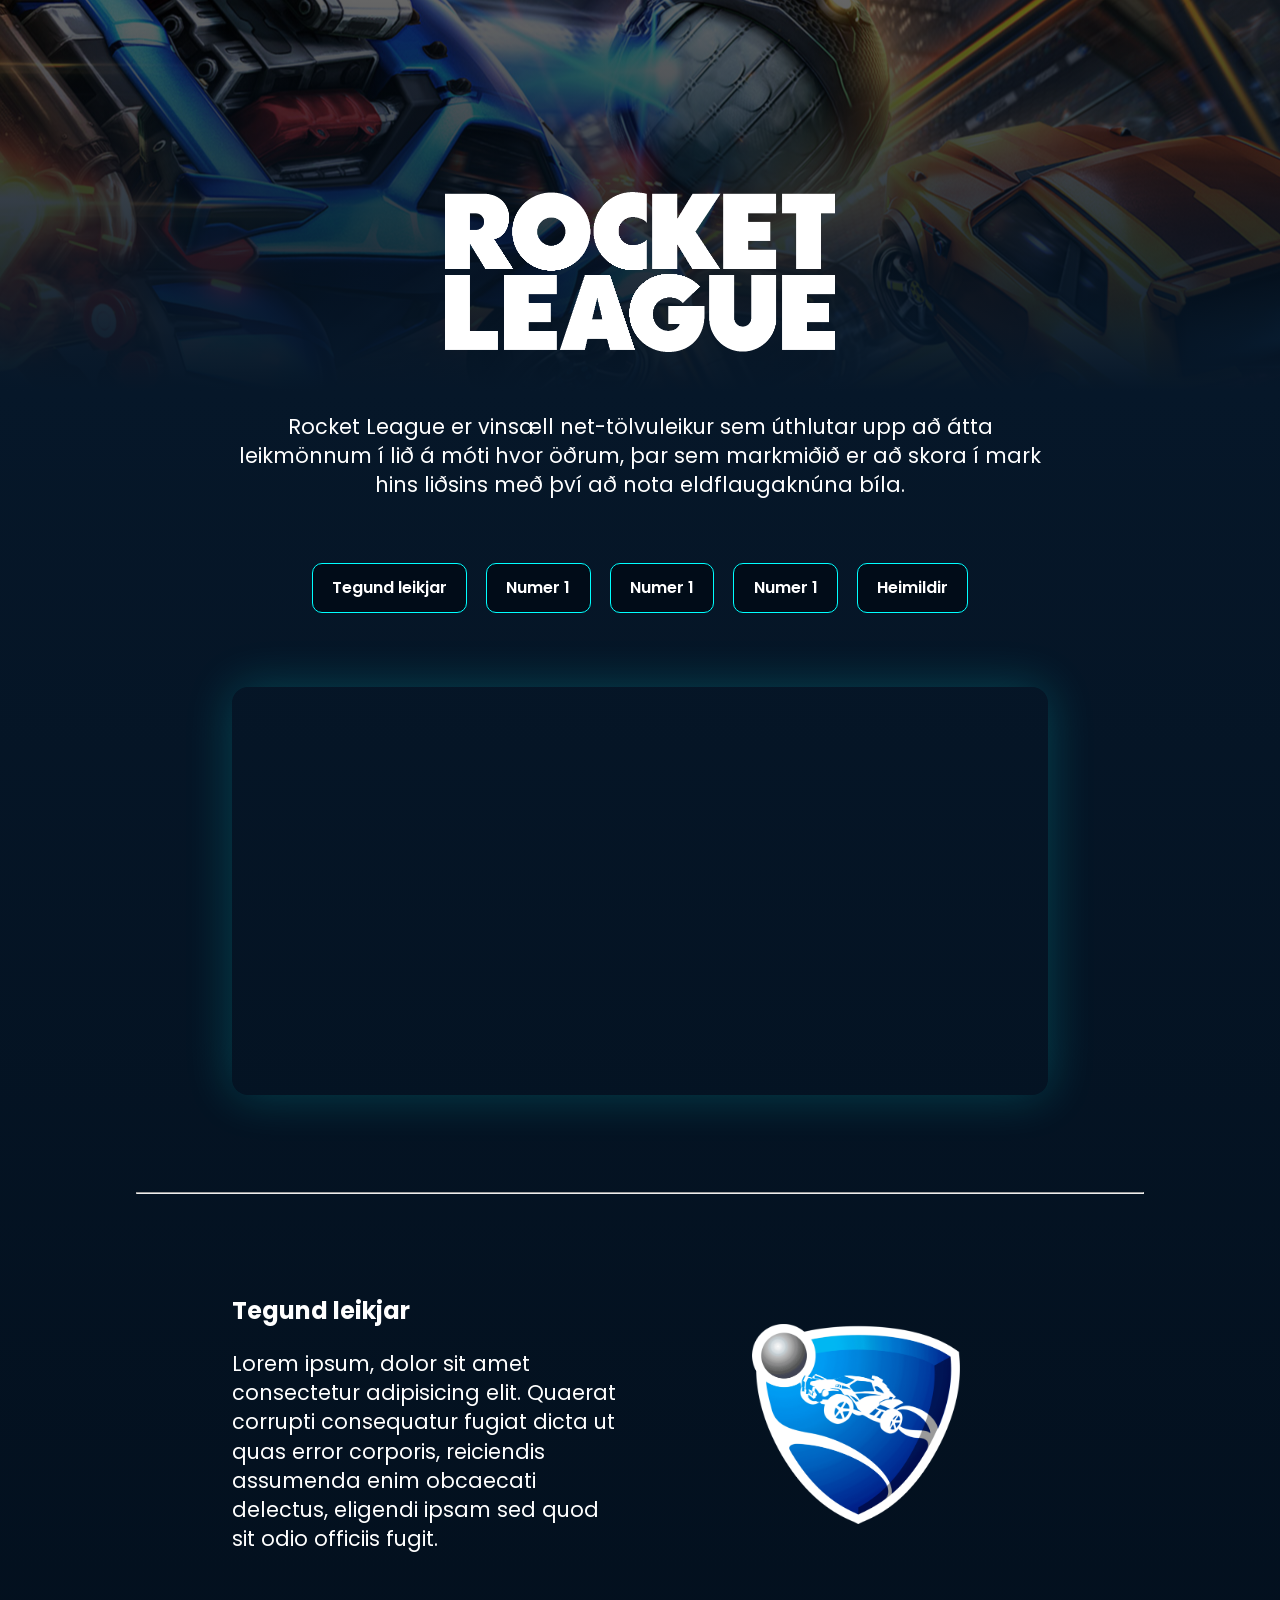
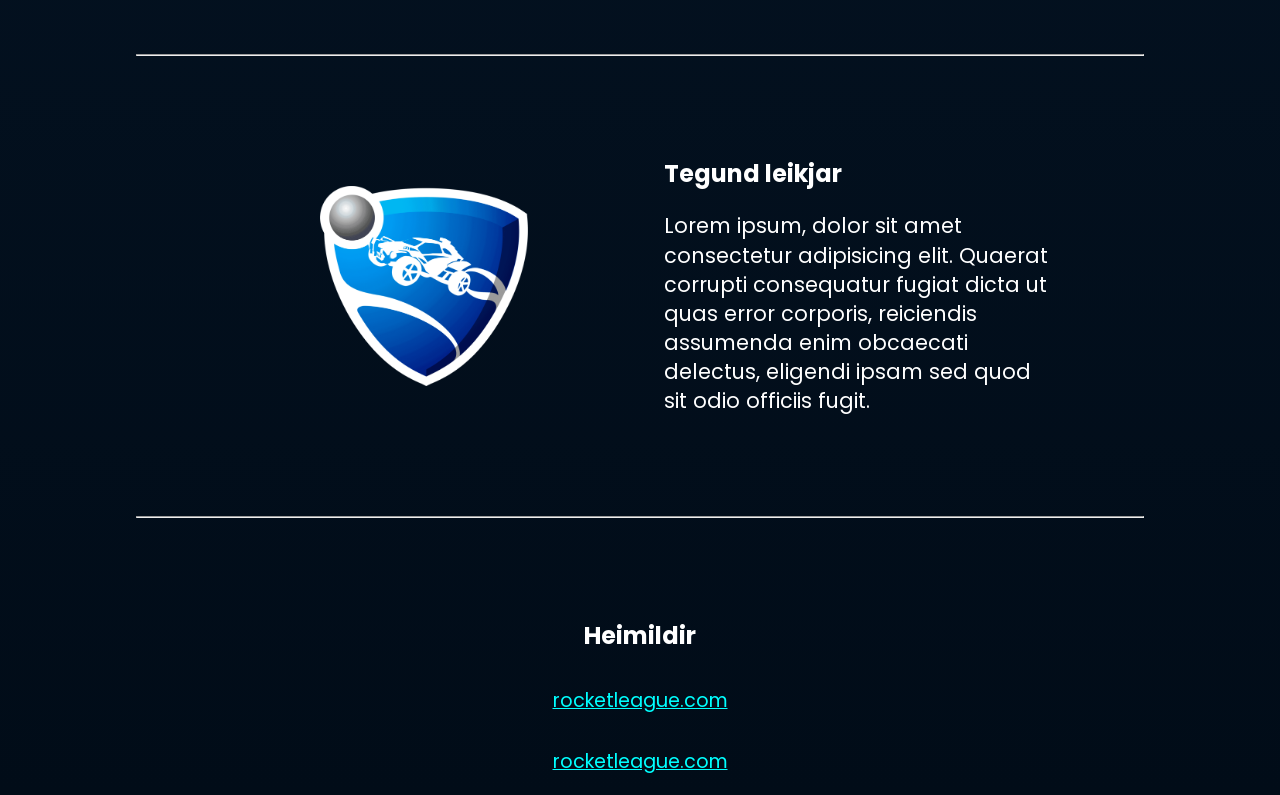
==== index.html @ ee4f85a8 "ok" ====
<!DOCTYPE html>
<html lang="en">
<head>
  <meta charset="UTF-8">
  <meta http-equiv="X-UA-Compatible" content="IE=edge">
  <meta name="viewport" content="width=device-width, initial-scale=1.0">
  <title>Verkefni 7</title>
  <link rel="stylesheet" href="basestyle.css">
  <link rel="preconnect" href="https://fonts.googleapis.com">
  <link rel="preconnect" href="https://fonts.gstatic.com" crossorigin>
  <link href="https://fonts.googleapis.com/css2?family=Poppins:wght@300;400;500;600;700&display=swap" rel="stylesheet">
</head>
<body>

  <header>
      <img src="images/logo.png">
  </header>
  
    <main>

      <section class="intro">
        <p>Rocket League er vinsæll net-tölvuleikur sem úthlutar upp að átta leikmönnum í lið á móti hvor öðrum, þar sem markmiðið er að skora í mark hins liðsins með því að nota eldflaugaknúna bíla. </p>
        <nav>
          <a href="#1">Tegund leikjar</a>
          <a href="#">Numer 1</a>
          <a href="#">Numer 1</a>
          <a href="#">Numer 1</a>
          <a href="#5">Heimildir</a>
        </nav>
        <video width="100%" height="100%" muted autoplay loop>
          <source src="trailer.mp4" type="video/mp4">
          Vafrinn þinn styður ekki video-tagið.
        </video> 
        <hr>
      </section>

      <section id="1" >
        <div class="content">
          <div class="text-container">
            <h2>Tegund leikjar</h2>
            <p>Lorem ipsum, dolor sit amet consectetur adipisicing elit. Quaerat corrupti consequatur fugiat dicta ut quas error corporis, reiciendis assumenda enim obcaecati delectus, eligendi ipsam sed quod sit odio officiis fugit.</p>
          </div>
          <div class="img-container">
            <img src="images/emblem.png">
          </div>
            
          </div>
        <hr>
      </section>
      
      <section id="2">
        <div class="content">
          <div class="img-container">
            <img src="images/emblem.png">
          </div>
          <div class="text-container">
            <h2>Tegund leikjar</h2>
            <p>Lorem ipsum, dolor sit amet consectetur adipisicing elit. Quaerat corrupti consequatur fugiat dicta ut quas error corporis, reiciendis assumenda enim obcaecati delectus, eligendi ipsam sed quod sit odio officiis fugit.</p>
          </div>
        </div>
        <hr>
      </section>

      <section class="heimildir" id="5">
        <h2>Heimildir</h2>
        <a href="#">rocketleague.com</a>
        <a href="#">rocketleague.com</a>
      </section>

    </main>
  
</body>
</html>
---- basestyle.css ----
*{
    box-sizing: border-box;
}
html{
    scroll-behavior: smooth;
}
body {
    font-family: 'Poppins', serif;
    touch-action: manipulation;
    margin: 0;
    color:white;
    background-color: rgb(1, 12, 24); 
    background-image: url(images/right.png), url(images/left.png);
    background-size: 10em;
    background-position: bottom right, bottom left;
    background-repeat: no-repeat;
}  
img{
    width: 100%;
    height:100%;
    object-fit: contain;
}
a{
    color: inherit;
    text-decoration: none;
}
section{
    margin: 0 auto;
    padding: 0 2em;
    max-width: 55em;
}
.content{
    display: grid;
    gap: 3em;
}
p{
    font-size: 1.3em;
    line-height: 1.4;
}
.intro{
    text-align: center;
    font-size: 1em;
}
header{
    background-image:linear-gradient(180deg, rgba(0,0,0,0.6) 0%, rgb(6, 23, 41) 100%), url(images/banner.jpg); 
    padding: 12em 0 2em;
    background-position: center;
    text-align: center;
}
header img{
    height: 160px;
}
main{
    background: linear-gradient(180deg, rgb(6, 23, 41) 0%, rgb(1 12 24 / 0%) 100%);
    overflow: auto;
}
video{
    margin: 10px 0;
    box-shadow: 0 0 3em rgba(0, 255, 255, 0.2);
    border-radius: 16px;
}
hr{
    margin: 5em 0;
}
nav{
    display: flex;
    gap: 1.2em;
    justify-content: center;
    margin: 4em 0;
    flex-wrap: wrap;
}
nav a{
    padding: .7em 1.2em;
    background-color: rgb(1, 12, 24);
    border: 1px solid aqua;
    box-shadow: 0 0 0 0 transparent;
    border-radius: 10px;
    font-weight: 600;
    transition: .1s ease;
}
nav a:hover{
    border: 1px solid rgba(255, 140, 0);
    box-shadow: 0 0 0 2px rgba(255, 140, 0);
}
.img-container{
    display: flex;
    align-items: center;
    justify-content: center;
}
.img-container img{
    height: 200px;
}
.heimildir{
    text-align: center;
    display: flex;
    flex-direction: column;
    gap: .8em;
}
.heimildir a{
    color: aqua;
    text-decoration: underline;
    margin-bottom: 1em;
    font-size: 1.2em;
}
.heimildir a:hover{
    color:rgba(255, 140, 0);
}
@media screen and (min-width: 48em) {
    .content{
        grid-template-columns: 1fr 1fr;
    }
    body{
        background-size: 40em;
    }
    hr{
        margin: 5em -6em;
    }
}
@media screen and (max-width: 48em) {
    .content .text-container{
        grid-row: 1;
    }
}
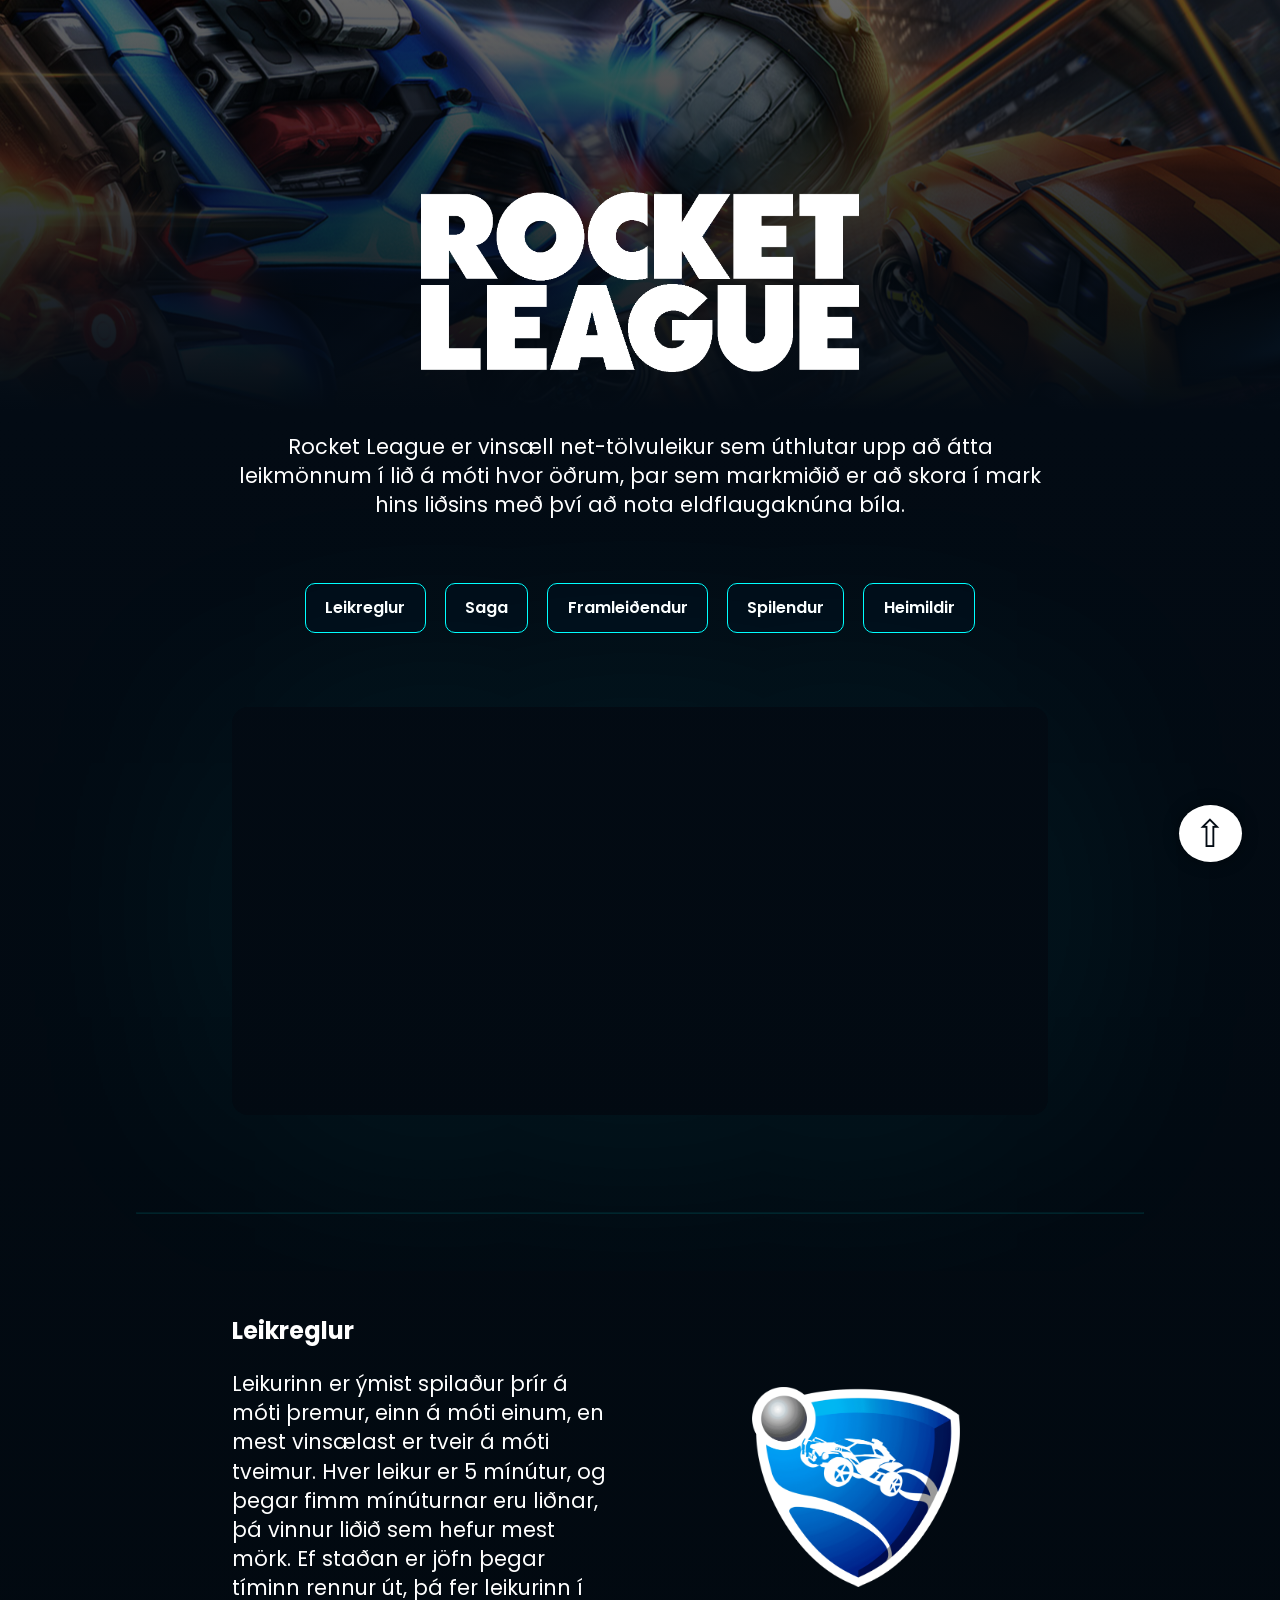
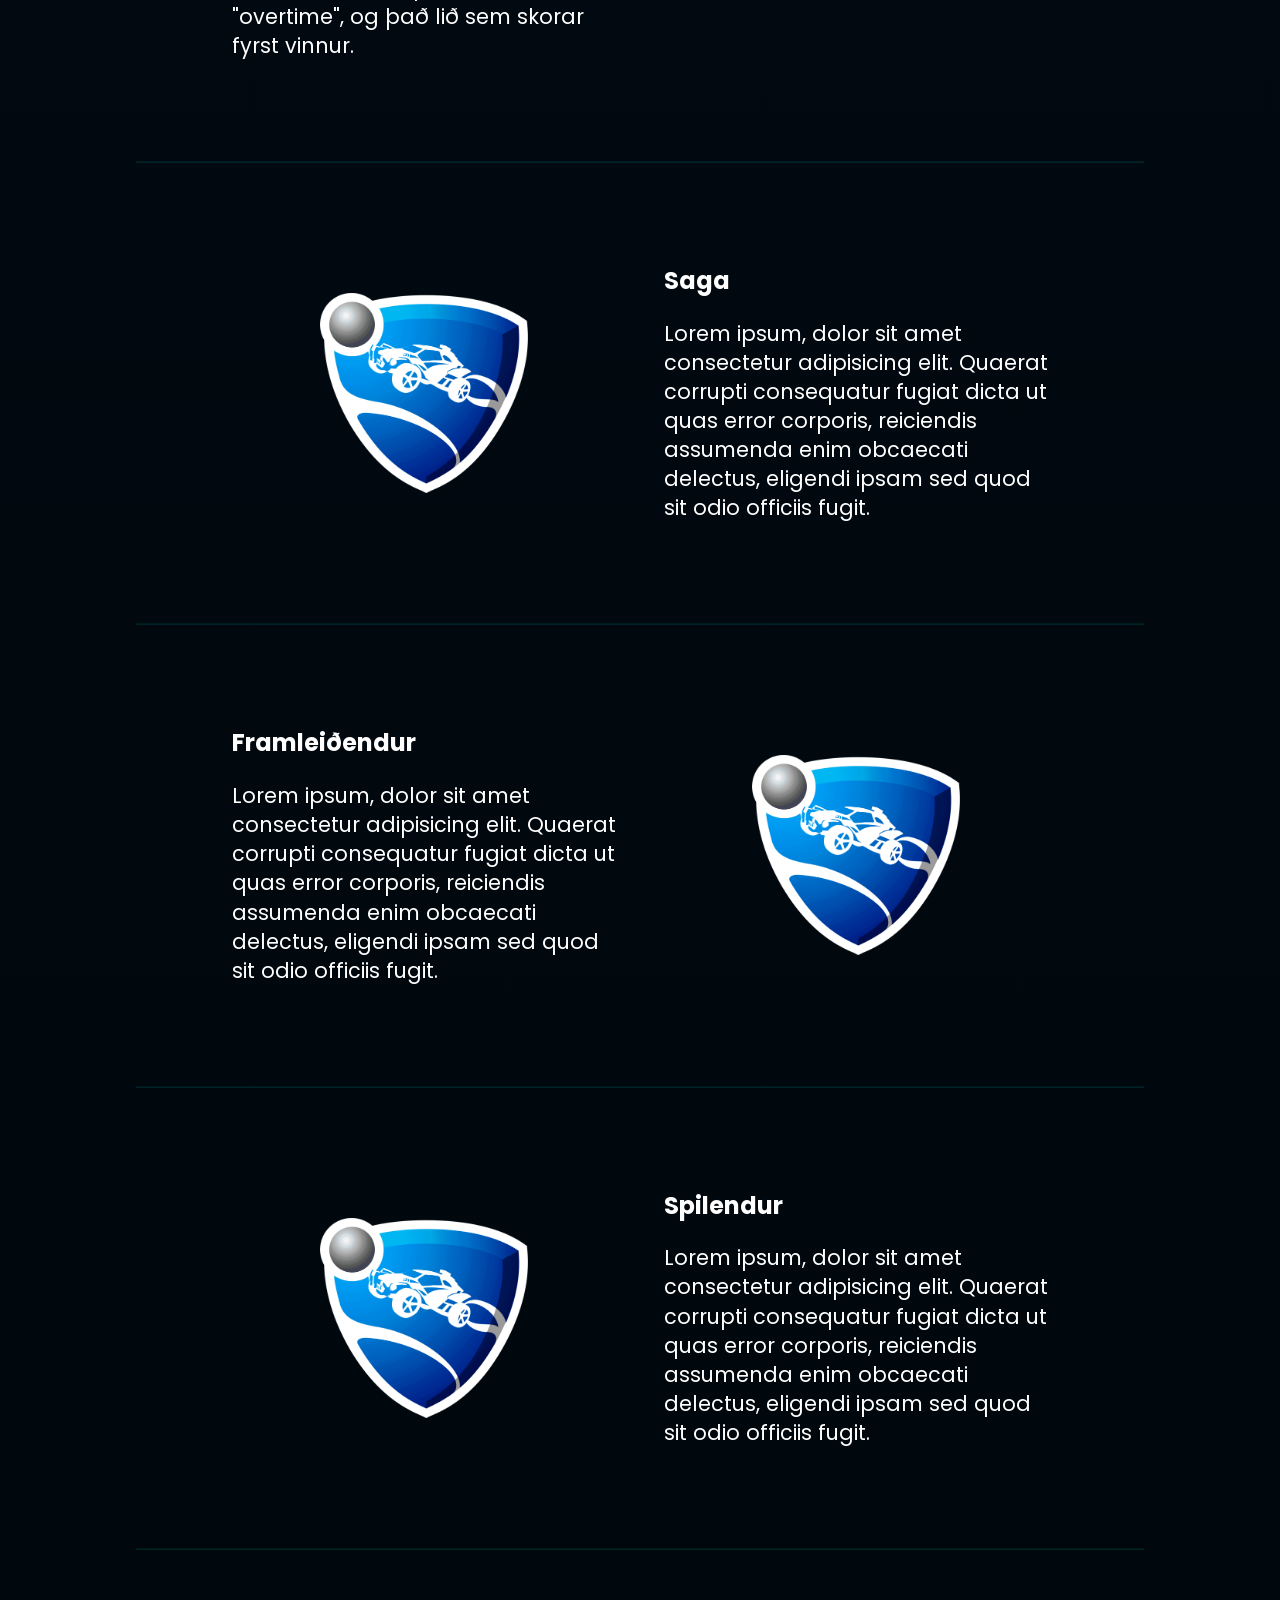
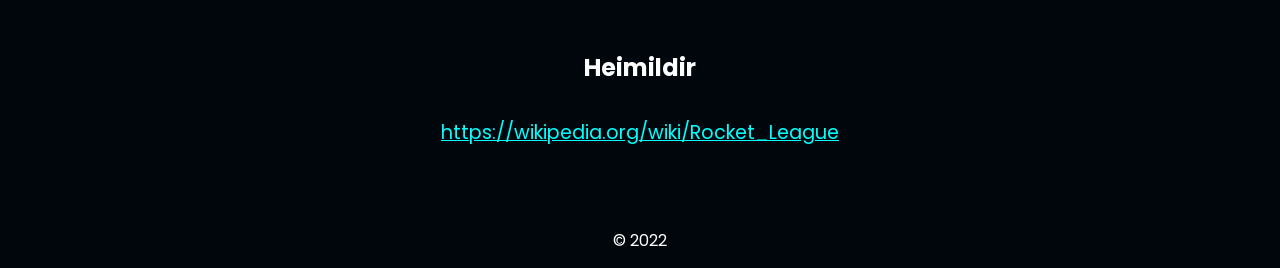
==== commit 0a04cc5a: "ok" ====
--- a/index.html
+++ b/index.html
@@ -21,10 +21,10 @@
       <section class="intro">
         <p>Rocket League er vinsæll net-tölvuleikur sem úthlutar upp að átta leikmönnum í lið á móti hvor öðrum, þar sem markmiðið er að skora í mark hins liðsins með því að nota eldflaugaknúna bíla. </p>
         <nav>
-          <a href="#1">Tegund leikjar</a>
-          <a href="#">Numer 1</a>
-          <a href="#">Numer 1</a>
-          <a href="#">Numer 1</a>
+          <a href="#1">Leikreglur</a>
+          <a href="#2">Saga</a>
+          <a href="#3">Framleiðendur</a>
+          <a href="#4">Spilendur</a>
           <a href="#5">Heimildir</a>
         </nav>
         <video width="100%" height="100%" muted autoplay loop>
@@ -34,17 +34,29 @@
         <hr>
       </section>
 
+<!-- 
+
+1. Hvaða tegund af tölvuleik/búnað er um að ræða
+2. Hvenær var hann búinn til
+3. Hverjir eru höfundar og framleiðendur
+4. Hverjir eru notendur leiksins/búnaðarins (aldur – kyn - áhugamál)
+5. Hvernig hefur leikurinn/búnaðurinn þróast
+6. Hverjar eru framtíðarhorfur leiksins eða hvenær var hætt að framleiða leikinn.
+7. Ritgerðin á að vera á íslensku eða á móðurmáli nemenda.
+8. Setjið myndefni á vefsíðuna til að styðja framsetninguna. 
+
+-->
+
       <section id="1" >
         <div class="content">
           <div class="text-container">
-            <h2>Tegund leikjar</h2>
-            <p>Lorem ipsum, dolor sit amet consectetur adipisicing elit. Quaerat corrupti consequatur fugiat dicta ut quas error corporis, reiciendis assumenda enim obcaecati delectus, eligendi ipsam sed quod sit odio officiis fugit.</p>
+            <h2>Leikreglur</h2>
+            <p>Leikurinn er ýmist spilaður þrír á móti þremur, einn á móti einum, en mest vinsælast er tveir á móti tveimur. Hver leikur er 5 mínútur, og þegar fimm mínúturnar eru liðnar, þá vinnur liðið sem hefur mest mörk. Ef staðan er jöfn þegar tíminn rennur út, þá fer leikurinn í "overtime", og það lið sem skorar fyrst vinnur.</p>
           </div>
           <div class="img-container">
             <img src="images/emblem.png">
           </div>
-            
-          </div>
+        </div>
         <hr>
       </section>
       
@@ -54,7 +66,33 @@
             <img src="images/emblem.png">
           </div>
           <div class="text-container">
-            <h2>Tegund leikjar</h2>
+            <h2>Saga</h2>
+            <p>Lorem ipsum, dolor sit amet consectetur adipisicing elit. Quaerat corrupti consequatur fugiat dicta ut quas error corporis, reiciendis assumenda enim obcaecati delectus, eligendi ipsam sed quod sit odio officiis fugit.</p>
+          </div>
+        </div>
+        <hr>
+      </section>
+
+      <section id="3" >
+        <div class="content">
+          <div class="text-container">
+            <h2>Framleiðendur</h2>
+            <p>Lorem ipsum, dolor sit amet consectetur adipisicing elit. Quaerat corrupti consequatur fugiat dicta ut quas error corporis, reiciendis assumenda enim obcaecati delectus, eligendi ipsam sed quod sit odio officiis fugit.</p>
+          </div>
+          <div class="img-container">
+            <img src="images/emblem.png">
+          </div>
+        </div>
+        <hr>
+      </section>
+
+      <section id="4">
+        <div class="content">
+          <div class="img-container">
+            <img src="images/emblem.png">
+          </div>
+          <div class="text-container">
+            <h2>Spilendur</h2>
             <p>Lorem ipsum, dolor sit amet consectetur adipisicing elit. Quaerat corrupti consequatur fugiat dicta ut quas error corporis, reiciendis assumenda enim obcaecati delectus, eligendi ipsam sed quod sit odio officiis fugit.</p>
           </div>
         </div>
@@ -63,11 +101,14 @@
 
       <section class="heimildir" id="5">
         <h2>Heimildir</h2>
-        <a href="#">rocketleague.com</a>
-        <a href="#">rocketleague.com</a>
+        <a href="https://wikipedia.org/wiki/Rocket_League">https://wikipedia.org/wiki/Rocket_League</a>
       </section>
 
     </main>
-  
+
+    <p class="copy">&copy; 2022</p>
+
+    <a href="#" class="to-top" title="Efst á síðu"> &#8679; </a>
+
 </body>
 </html>
--- a/basestyle.css
+++ b/basestyle.css
@@ -9,9 +9,9 @@
     touch-action: manipulation;
     margin: 0;
     color:white;
-    background-color: rgb(1, 12, 24); 
+    background-color: rgb(0, 7, 12); 
     background-image: url(images/right.png), url(images/left.png);
-    background-size: 10em;
+    background-size: 18em;
     background-position: bottom right, bottom left;
     background-repeat: no-repeat;
 }  
@@ -42,25 +42,26 @@
     font-size: 1em;
 }
 header{
-    background-image:linear-gradient(180deg, rgba(0,0,0,0.6) 0%, rgb(6, 23, 41) 100%), url(images/banner.jpg); 
-    padding: 12em 0 2em;
+    background-image:linear-gradient(180deg, rgba(0,0,0,0.6) 0%, rgb(3, 11, 20) 100%), url(images/banner.jpg); 
+    padding: 12em 2em 2em;
     background-position: center;
     text-align: center;
 }
 header img{
-    height: 160px;
+    height: 180px;
 }
 main{
-    background: linear-gradient(180deg, rgb(6, 23, 41) 0%, rgb(1 12 24 / 0%) 100%);
+    background: linear-gradient(180deg, rgb(3, 11, 20) 0%, rgba(0, 0, 0, 0) 100%);
     overflow: auto;
 }
 video{
     margin: 10px 0;
-    box-shadow: 0 0 3em rgba(0, 255, 255, 0.2);
+    box-shadow: 0 0 15em rgba(0, 255, 255, 0.1);
     border-radius: 16px;
 }
 hr{
     margin: 5em 0;
+    border-color: rgba(0, 255, 255, 0.1);
 }
 nav{
     display: flex;
@@ -101,19 +102,46 @@
     text-decoration: underline;
     margin-bottom: 1em;
     font-size: 1.2em;
+    word-break: break-all;
 }
 .heimildir a:hover{
     color:rgba(255, 140, 0);
+}
+.to-top{
+    position: fixed;
+    display: block;
+    bottom: 1em;
+    right: 1em;
+    padding: 0 .4em;
+    border-radius: 50%;
+    background-color: white;
+    box-shadow: 0 0 16px rgb(0 0 0 / 40%);
+    color: rgb(3, 11, 20);
+    font-size: 2.4em;
+    text-decoration: none;
+    transition: .2s ease;
+}
+.to-top:hover{
+    background-color: rgb(3, 11, 20);
+    color: white;
+    box-shadow: 0 0 8px rgb(0, 255, 255);
+}
+.copy{
+    text-align: center;
+    margin-top: 4em;
+    font-size: 1em;
 }
 @media screen and (min-width: 48em) {
     .content{
         grid-template-columns: 1fr 1fr;
     }
+    hr{
+        margin: 5em -6em;
+    }
+}
+@media screen and (min-width: 80em) {
     body{
         background-size: 40em;
-    }
-    hr{
-        margin: 5em -6em;
     }
 }
 @media screen and (max-width: 48em) {
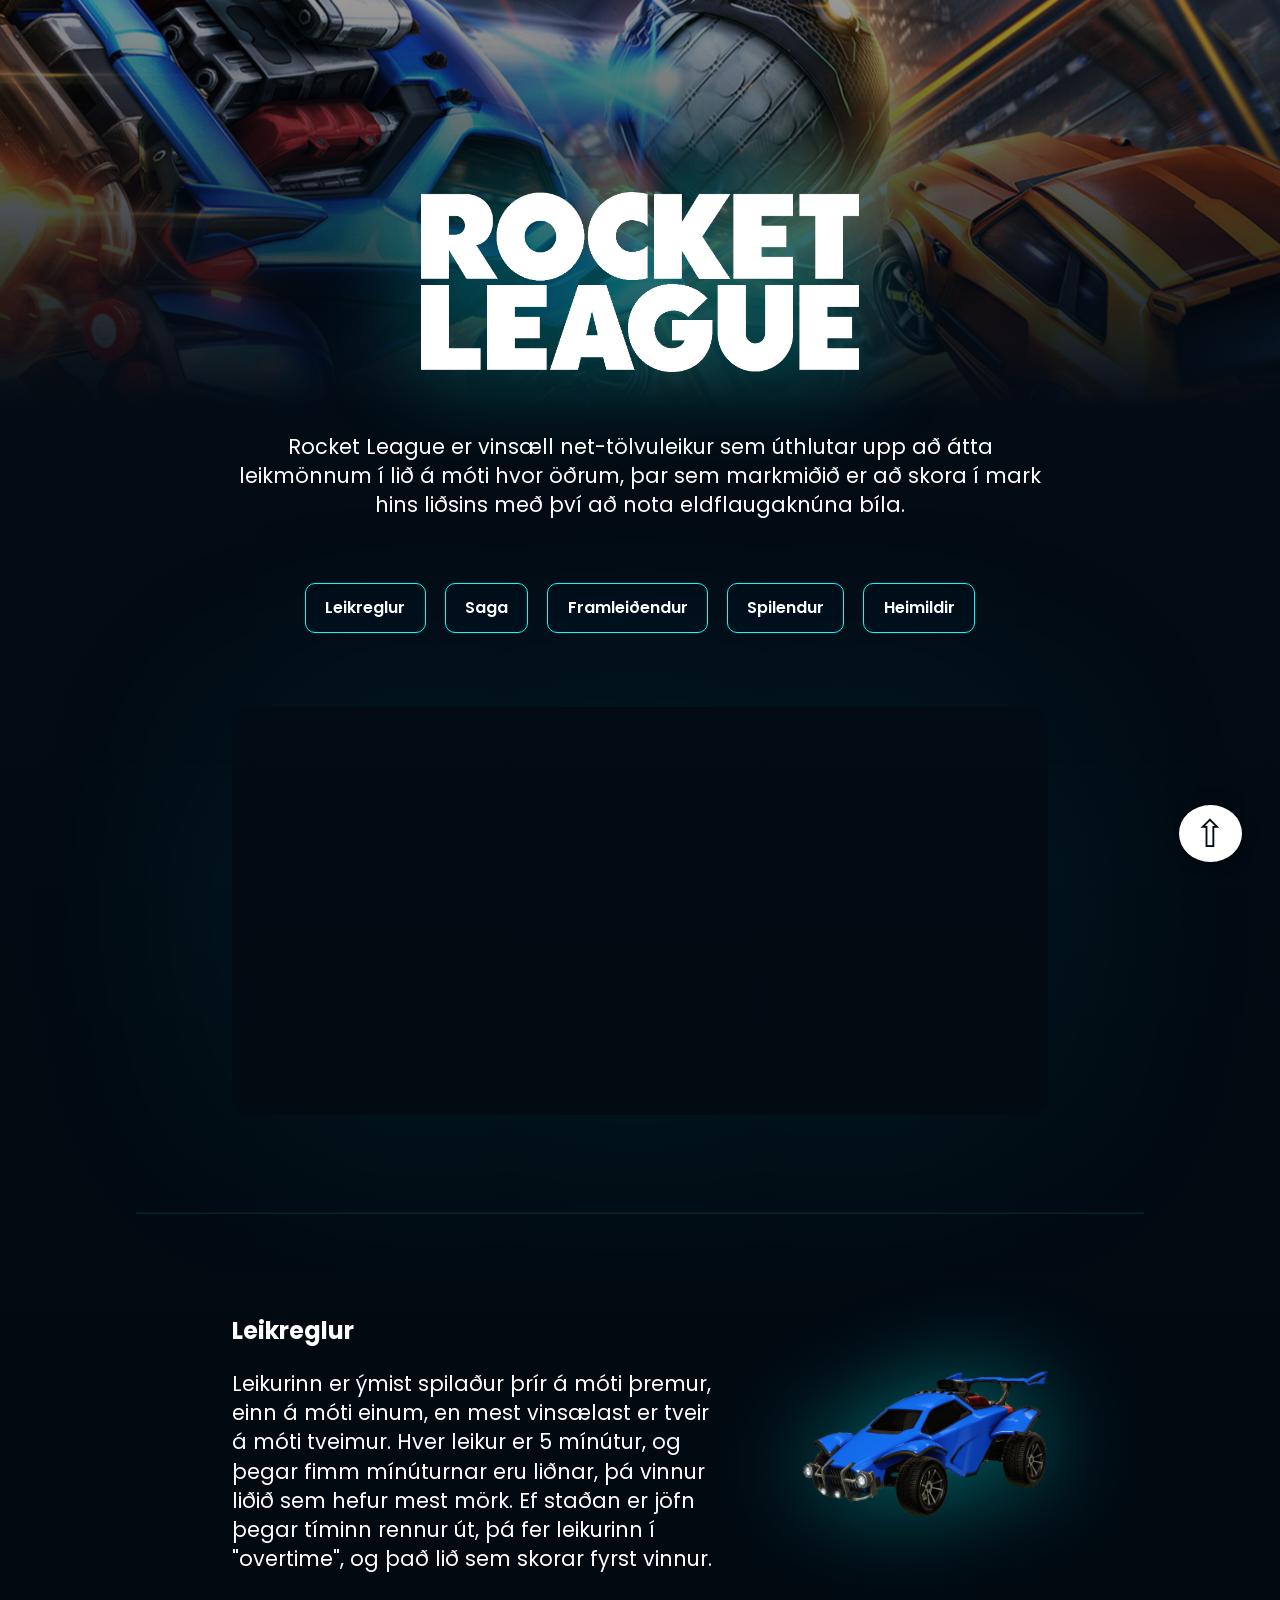
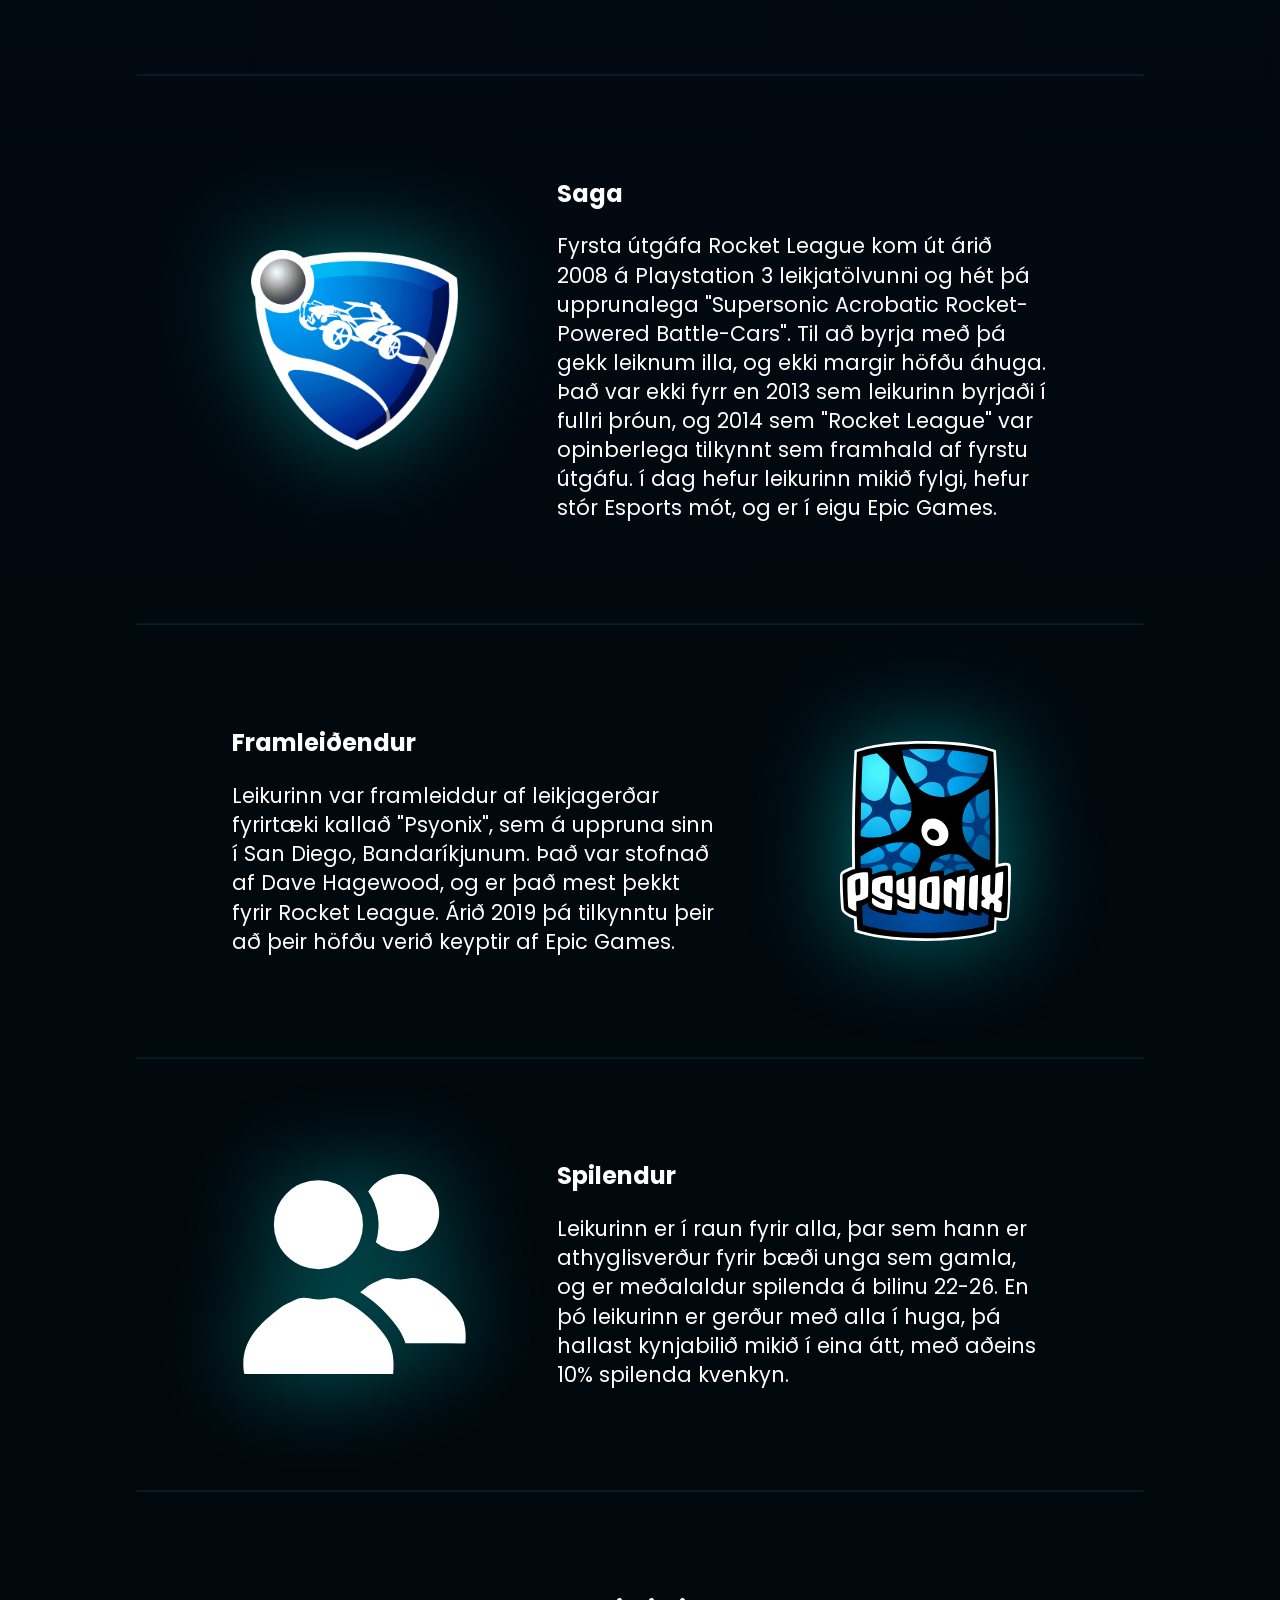
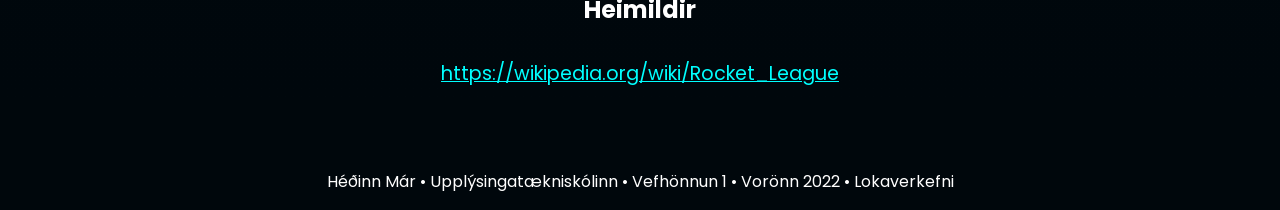
==== commit 74c354b9: "lokabreytingar" ====
--- a/index.html
+++ b/index.html
@@ -48,52 +48,52 @@
 -->
 
       <section id="1" >
-        <div class="content">
+        <div class="content left">
           <div class="text-container">
             <h2>Leikreglur</h2>
             <p>Leikurinn er ýmist spilaður þrír á móti þremur, einn á móti einum, en mest vinsælast er tveir á móti tveimur. Hver leikur er 5 mínútur, og þegar fimm mínúturnar eru liðnar, þá vinnur liðið sem hefur mest mörk. Ef staðan er jöfn þegar tíminn rennur út, þá fer leikurinn í "overtime", og það lið sem skorar fyrst vinnur.</p>
           </div>
           <div class="img-container">
-            <img src="images/emblem.png">
+            <img src="images/car.png">
           </div>
         </div>
         <hr>
       </section>
       
       <section id="2">
-        <div class="content">
+        <div class="content right">
           <div class="img-container">
             <img src="images/emblem.png">
           </div>
           <div class="text-container">
             <h2>Saga</h2>
-            <p>Lorem ipsum, dolor sit amet consectetur adipisicing elit. Quaerat corrupti consequatur fugiat dicta ut quas error corporis, reiciendis assumenda enim obcaecati delectus, eligendi ipsam sed quod sit odio officiis fugit.</p>
+            <p>Fyrsta útgáfa Rocket League kom út árið 2008 á Playstation 3 leikjatölvunni og hét þá upprunalega "Supersonic Acrobatic Rocket-Powered Battle-Cars". Til að byrja með þá gekk leiknum illa, og ekki margir höfðu áhuga. Það var ekki fyrr en 2013 sem leikurinn byrjaði í fullri þróun, og 2014 sem "Rocket League" var opinberlega tilkynnt sem framhald af fyrstu útgáfu. í dag hefur leikurinn mikið fylgi, hefur stór Esports mót, og er í eigu Epic Games.</p>
           </div>
         </div>
         <hr>
       </section>
 
       <section id="3" >
-        <div class="content">
+        <div class="content left">
           <div class="text-container">
             <h2>Framleiðendur</h2>
-            <p>Lorem ipsum, dolor sit amet consectetur adipisicing elit. Quaerat corrupti consequatur fugiat dicta ut quas error corporis, reiciendis assumenda enim obcaecati delectus, eligendi ipsam sed quod sit odio officiis fugit.</p>
+            <p>Leikurinn var framleiddur af leikjagerðar fyrirtæki kallað "Psyonix", sem á uppruna sinn í San Diego, Bandaríkjunum. Það var stofnað af Dave Hagewood, og er það mest þekkt fyrir Rocket League. Árið 2019 þá tilkynntu þeir að þeir höfðu verið keyptir af Epic Games.</p>
           </div>
           <div class="img-container">
-            <img src="images/emblem.png">
+            <img src="images/psyonix.svg">
           </div>
         </div>
         <hr>
       </section>
 
       <section id="4">
-        <div class="content">
+        <div class="content right">
           <div class="img-container">
-            <img src="images/emblem.png">
+            <img src="images/spilendur.svg">
           </div>
           <div class="text-container">
             <h2>Spilendur</h2>
-            <p>Lorem ipsum, dolor sit amet consectetur adipisicing elit. Quaerat corrupti consequatur fugiat dicta ut quas error corporis, reiciendis assumenda enim obcaecati delectus, eligendi ipsam sed quod sit odio officiis fugit.</p>
+            <p>Leikurinn er í raun fyrir alla, þar sem hann er athyglisverður fyrir bæði unga sem gamla, og er meðalaldur spilenda á bilinu 22-26. En þó leikurinn er gerður með alla í huga, þá hallast kynjabilið mikið  í eina átt, með aðeins 10% spilenda kvenkyn.</p>
           </div>
         </div>
         <hr>
@@ -106,7 +106,8 @@
 
     </main>
 
-    <p class="copy">&copy; 2022</p>
+    <p class="bottom-text">Héðinn Már &#8226; Upplýsingatækniskólinn &#8226; Vefhönnun 1 &#8226; Vorönn 2022 &#8226; Lokaverkefni
+    </p>
 
     <a href="#" class="to-top" title="Efst á síðu"> &#8679; </a>
 
--- a/basestyle.css
+++ b/basestyle.css
@@ -19,10 +19,16 @@
     width: 100%;
     height:100%;
     object-fit: contain;
+    filter: drop-shadow(0px 0px 3em rgba(0, 255, 255, 0.4));
 }
 a{
     color: inherit;
     text-decoration: none;
+    transition: .1s ease;
+}
+a:active{
+    opacity: 0.5;
+    transition: 0s;
 }
 section{
     margin: 0 auto;
@@ -31,7 +37,7 @@
 }
 .content{
     display: grid;
-    gap: 3em;
+    gap: 5em;
 }
 p{
     font-size: 1.3em;
@@ -42,7 +48,7 @@
     font-size: 1em;
 }
 header{
-    background-image:linear-gradient(180deg, rgba(0,0,0,0.6) 0%, rgb(3, 11, 20) 100%), url(images/banner.jpg); 
+    background-image:linear-gradient(180deg, rgba(0,0,0,0.4) 0%, rgb(3, 11, 20) 100%), url(images/banner.jpg); 
     padding: 12em 2em 2em;
     background-position: center;
     text-align: center;
@@ -77,7 +83,6 @@
     box-shadow: 0 0 0 0 transparent;
     border-radius: 10px;
     font-weight: 600;
-    transition: .1s ease;
 }
 nav a:hover{
     border: 1px solid rgba(255, 140, 0);
@@ -119,29 +124,31 @@
     color: rgb(3, 11, 20);
     font-size: 2.4em;
     text-decoration: none;
-    transition: .2s ease;
 }
 .to-top:hover{
     background-color: rgb(3, 11, 20);
     color: white;
     box-shadow: 0 0 8px rgb(0, 255, 255);
 }
-.copy{
+.bottom-text{
     text-align: center;
     margin-top: 4em;
     font-size: 1em;
 }
 @media screen and (min-width: 48em) {
-    .content{
-        grid-template-columns: 1fr 1fr;
+    .left{
+        grid-template-columns: 2fr 1fr;
     }
-    hr{
-        margin: 5em -6em;
+    .right{
+        grid-template-columns: 1fr 2fr;
     }
 }
 @media screen and (min-width: 80em) {
     body{
         background-size: 40em;
+    }
+    hr{
+        margin: 5em -6em;
     }
 }
 @media screen and (max-width: 48em) {
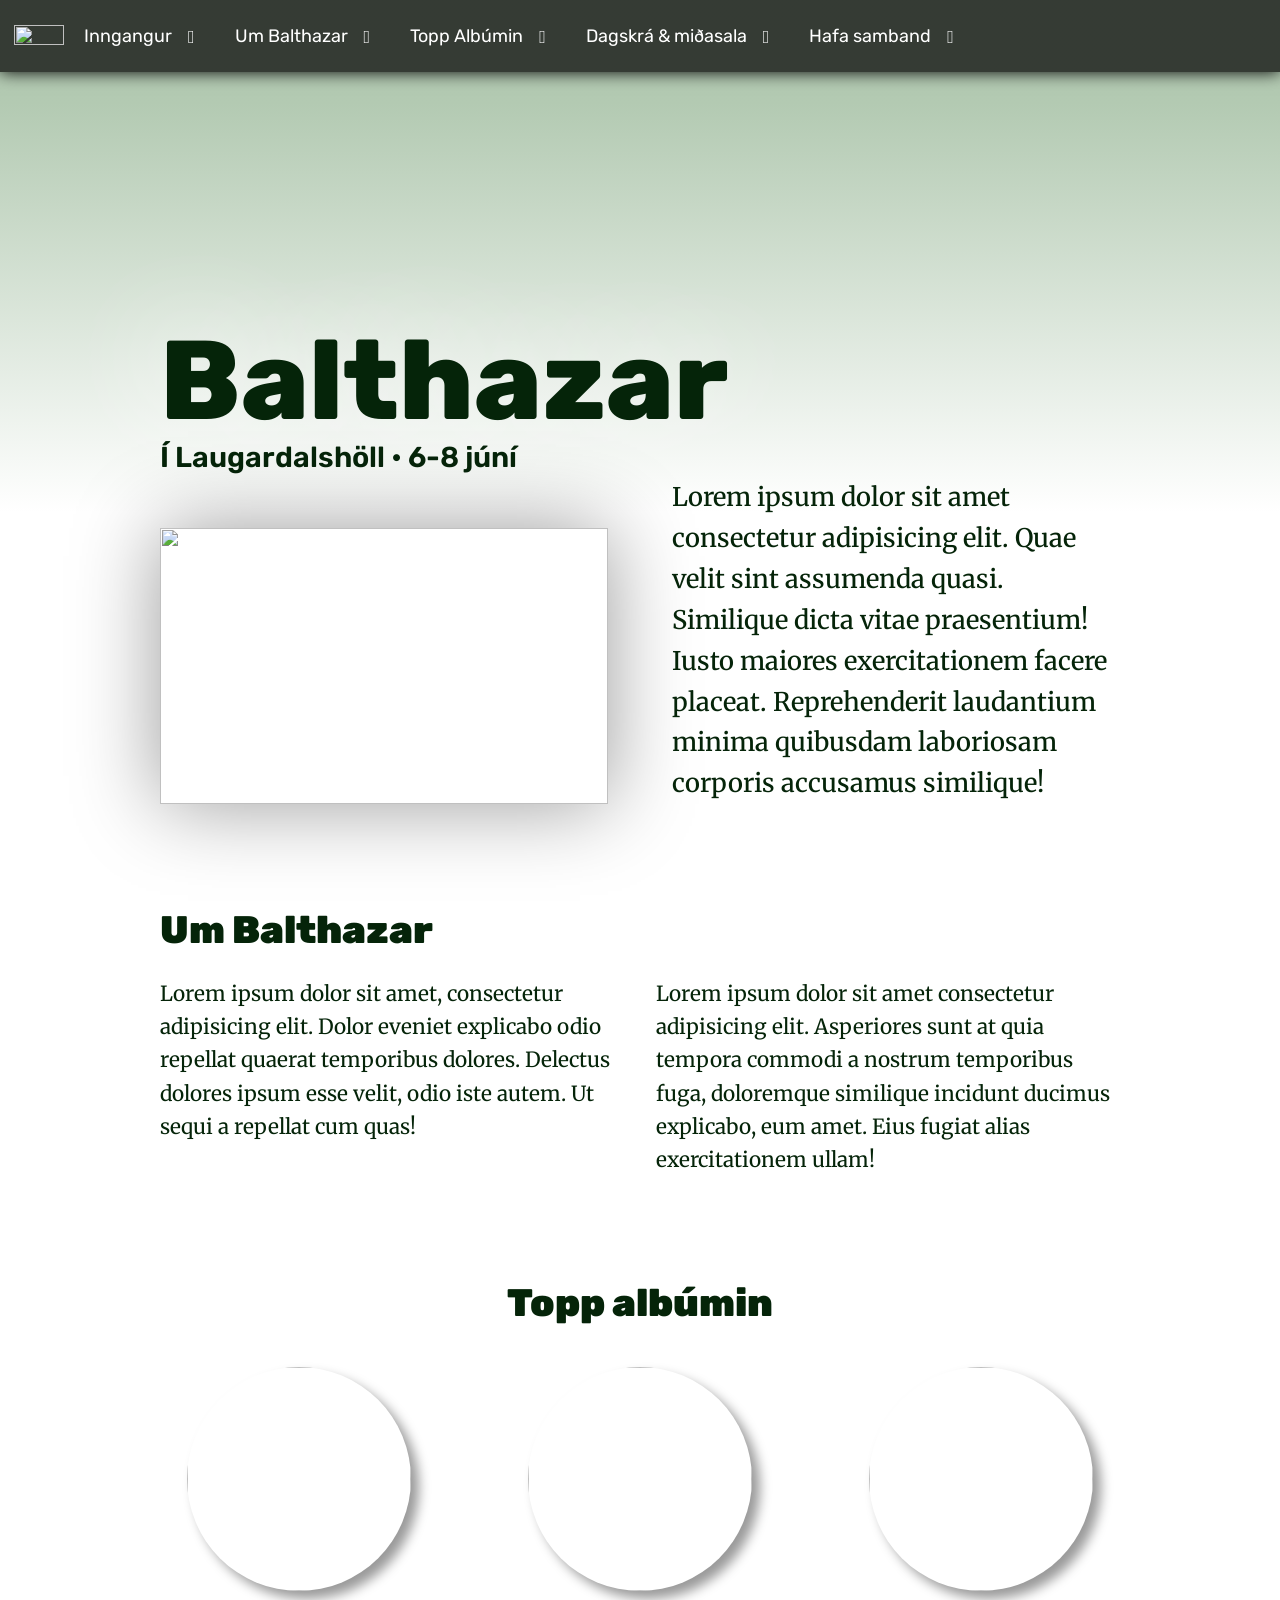
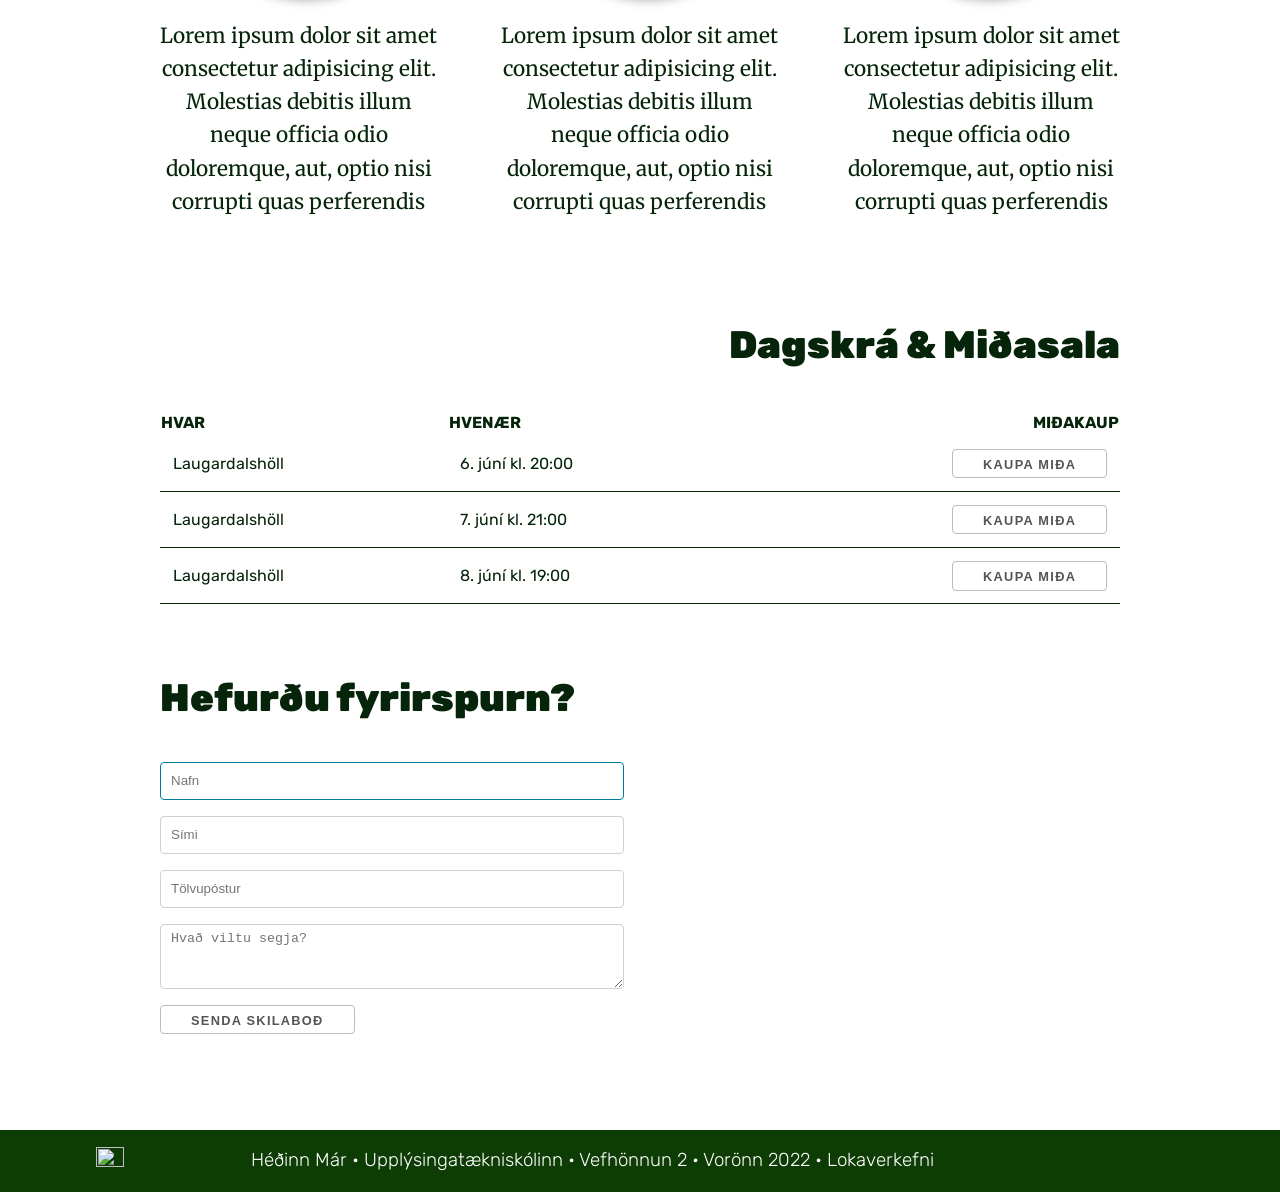
==== commit 5820e274: "prototype" ====
--- a/index.html
+++ b/index.html
@@ -1,115 +1,147 @@
-<!DOCTYPE html>
-<html lang="en">
-<head>
-  <meta charset="UTF-8">
-  <meta http-equiv="X-UA-Compatible" content="IE=edge">
-  <meta name="viewport" content="width=device-width, initial-scale=1.0">
-  <title>Verkefni 7</title>
-  <link rel="stylesheet" href="basestyle.css">
-  <link rel="preconnect" href="https://fonts.googleapis.com">
-  <link rel="preconnect" href="https://fonts.gstatic.com" crossorigin>
-  <link href="https://fonts.googleapis.com/css2?family=Poppins:wght@300;400;500;600;700&display=swap" rel="stylesheet">
-</head>
-<body>
-
-  <header>
-      <img src="images/logo.png">
-  </header>
-  
-    <main>
-
-      <section class="intro">
-        <p>Rocket League er vinsæll net-tölvuleikur sem úthlutar upp að átta leikmönnum í lið á móti hvor öðrum, þar sem markmiðið er að skora í mark hins liðsins með því að nota eldflaugaknúna bíla. </p>
-        <nav>
-          <a href="#1">Leikreglur</a>
-          <a href="#2">Saga</a>
-          <a href="#3">Framleiðendur</a>
-          <a href="#4">Spilendur</a>
-          <a href="#5">Heimildir</a>
-        </nav>
-        <video width="100%" height="100%" muted autoplay loop>
-          <source src="trailer.mp4" type="video/mp4">
-          Vafrinn þinn styður ekki video-tagið.
-        </video> 
-        <hr>
-      </section>
-
-<!-- 
-
-1. Hvaða tegund af tölvuleik/búnað er um að ræða
-2. Hvenær var hann búinn til
-3. Hverjir eru höfundar og framleiðendur
-4. Hverjir eru notendur leiksins/búnaðarins (aldur – kyn - áhugamál)
-5. Hvernig hefur leikurinn/búnaðurinn þróast
-6. Hverjar eru framtíðarhorfur leiksins eða hvenær var hætt að framleiða leikinn.
-7. Ritgerðin á að vera á íslensku eða á móðurmáli nemenda.
-8. Setjið myndefni á vefsíðuna til að styðja framsetninguna. 
-
--->
-
-      <section id="1" >
-        <div class="content left">
-          <div class="text-container">
-            <h2>Leikreglur</h2>
-            <p>Leikurinn er ýmist spilaður þrír á móti þremur, einn á móti einum, en mest vinsælast er tveir á móti tveimur. Hver leikur er 5 mínútur, og þegar fimm mínúturnar eru liðnar, þá vinnur liðið sem hefur mest mörk. Ef staðan er jöfn þegar tíminn rennur út, þá fer leikurinn í "overtime", og það lið sem skorar fyrst vinnur.</p>
-          </div>
-          <div class="img-container">
-            <img src="images/car.png">
-          </div>
-        </div>
-        <hr>
-      </section>
-      
-      <section id="2">
-        <div class="content right">
-          <div class="img-container">
-            <img src="images/emblem.png">
-          </div>
-          <div class="text-container">
-            <h2>Saga</h2>
-            <p>Fyrsta útgáfa Rocket League kom út árið 2008 á Playstation 3 leikjatölvunni og hét þá upprunalega "Supersonic Acrobatic Rocket-Powered Battle-Cars". Til að byrja með þá gekk leiknum illa, og ekki margir höfðu áhuga. Það var ekki fyrr en 2013 sem leikurinn byrjaði í fullri þróun, og 2014 sem "Rocket League" var opinberlega tilkynnt sem framhald af fyrstu útgáfu. í dag hefur leikurinn mikið fylgi, hefur stór Esports mót, og er í eigu Epic Games.</p>
-          </div>
-        </div>
-        <hr>
-      </section>
-
-      <section id="3" >
-        <div class="content left">
-          <div class="text-container">
-            <h2>Framleiðendur</h2>
-            <p>Leikurinn var framleiddur af leikjagerðar fyrirtæki kallað "Psyonix", sem á uppruna sinn í San Diego, Bandaríkjunum. Það var stofnað af Dave Hagewood, og er það mest þekkt fyrir Rocket League. Árið 2019 þá tilkynntu þeir að þeir höfðu verið keyptir af Epic Games.</p>
-          </div>
-          <div class="img-container">
-            <img src="images/psyonix.svg">
-          </div>
-        </div>
-        <hr>
-      </section>
-
-      <section id="4">
-        <div class="content right">
-          <div class="img-container">
-            <img src="images/spilendur.svg">
-          </div>
-          <div class="text-container">
-            <h2>Spilendur</h2>
-            <p>Leikurinn er í raun fyrir alla, þar sem hann er athyglisverður fyrir bæði unga sem gamla, og er meðalaldur spilenda á bilinu 22-26. En þó leikurinn er gerður með alla í huga, þá hallast kynjabilið mikið  í eina átt, með aðeins 10% spilenda kvenkyn.</p>
-          </div>
-        </div>
-        <hr>
-      </section>
-
-      <section class="heimildir" id="5">
-        <h2>Heimildir</h2>
-        <a href="https://wikipedia.org/wiki/Rocket_League">https://wikipedia.org/wiki/Rocket_League</a>
-      </section>
-
-    </main>
-
-    <p class="bottom-text">Héðinn Már &#8226; Upplýsingatækniskólinn &#8226; Vefhönnun 1 &#8226; Vorönn 2022 &#8226; Lokaverkefni
-    </p>
-
-    <a href="#" class="to-top" title="Efst á síðu"> &#8679; </a>
-
-</body>
-</html>+<!DOCTYPE html>
+<html lang="is">
+<head>
+    <meta charset="UTF-8">
+    <meta http-equiv="X-UA-Compatible" content="IE=edge">
+    <meta name="viewport" content="width=device-width, initial-scale=1.0">
+    <meta name="description" content="Verkefni 2">
+    <meta name="author" content="GJG">
+    <title>Verkefni 7</title>
+    <link rel="preconnect" href="https://fonts.googleapis.com">
+    <link rel="preconnect" href="https://fonts.gstatic.com" crossorigin>
+    <link href="https://fonts.googleapis.com/css2?family=Merriweather:wght@300;400;700;900&family=Rubik:wght@300;400;500;600;700;800;900&display=swap" rel="stylesheet">    <link rel="stylesheet" href="styles.css">
+    <link rel="stylesheet" href="icomoon.css">
+    <link rel="stylesheet" href="animation.css">
+
+    <link rel="icon" type="image/svg" href="images/rwd-icon.svg">
+</head>
+<body id="top">
+
+  <div class="nav-container">
+    <input type="checkbox" class="menuinput" id="toggle">
+    <label for="toggle" class="menubutton">&#9776;</label>
+    <nav class="topnav">
+        <ul class="topmenu">
+            <img width="50" src="images/logoMini.svg">
+            <li><a href="#top">Inngangur</a><span class="icon-home"></span></li>
+            <li><a href="#um">Um Balthazar</a><span class="icon-profile"></span></li>
+            <li><a href="#albumin">Topp Albúmin</a><span class="icon-music"></span></li>
+            <li><a href="#dagskra">Dagskrá & miðasala</a><span class="icon-table2"></span></li>
+            <li><a href="#contact">Hafa samband</a><span class="icon-bubbles"></span></li>
+        </ul>
+    </nav>
+  </div>
+
+  <div class="top-logo">
+    <img src="images/logo.png">
+  </div>
+  
+  <header id="top">
+    <div>
+      <h1>Balthazar</h1>
+      <h2>Í Laugardalshöll • 6-8 júní</h3>
+    </div>
+  </header>
+
+  <main>
+    <section class="col-2 intro">
+      <div class="intro-img">
+        <img src="images/tonleikar.jpg" alt="">
+      </div>
+      <div class="intro-text">
+        <p>Lorem ipsum dolor sit amet consectetur adipisicing elit. Quae velit sint assumenda quasi. Similique dicta vitae praesentium! Iusto maiores exercitationem facere placeat. Reprehenderit laudantium minima quibusdam laboriosam corporis accusamus similique!</p>
+      </div>
+    </section>
+    <h2 id="um">Um Balthazar</h2>
+    <section class="col-2 about">
+      
+      <div>
+        <p>Lorem ipsum dolor sit amet, consectetur adipisicing elit. Dolor eveniet explicabo odio repellat quaerat temporibus dolores. Delectus dolores ipsum esse velit, odio iste autem. Ut sequi a repellat cum quas!</p>
+      </div>
+      <div>
+        <p>Lorem ipsum dolor sit amet consectetur adipisicing elit. Asperiores sunt at quia tempora commodi a nostrum temporibus fuga, doloremque similique incidunt ducimus explicabo, eum amet. Eius fugiat alias exercitationem ullam!</p>
+      </div>
+    </section>
+    <h2 id="albumin" class="center">Topp albúmin</h2>
+    <section class="col-3">
+      <div>
+        <div class="album-container">
+          <img src="images/fever.jpg">
+        </div>
+        <p class="center">Lorem ipsum dolor sit amet consectetur adipisicing elit. Molestias debitis illum neque officia odio doloremque, aut, optio nisi corrupti quas perferendis</p>
+      </div>
+      <div>
+        <div class="album-container">
+          <img src="images/thinwalls.jpg">
+        </div>
+        <p class="center">Lorem ipsum dolor sit amet consectetur adipisicing elit. Molestias debitis illum neque officia odio doloremque, aut, optio nisi corrupti quas perferendis</p>
+      </div>
+      <div>
+        <div class="album-container">
+          <img src="images/sand.jpg">
+        </div>
+        <p class="center">Lorem ipsum dolor sit amet consectetur adipisicing elit. Molestias debitis illum neque officia odio doloremque, aut, optio nisi corrupti quas perferendis</p>
+      </div>
+    </section>
+
+    <h2 id="dagskra" class="right">Dagskrá & Miðasala</h2>
+    <div class="schedule">
+      <table class="container">
+        <thead>
+            <tr> 
+                <th scope="col">HVAR</th>
+                <th scope="col">HVENÆR</th>
+                <th class="right" scope="col">MIÐAKAUP</th>
+            </tr>
+        </thead>
+        <tbody>
+            <tr>
+                <td data-label="HVAR">Laugardalshöll</td>
+                <td data-label="HVENÆR">6. júní kl. 20:00</td>
+                <td class="right" data-label="MIÐAKAUP"><button>KAUPA MIÐA</button></td>
+            </tr>
+            <tr>
+                <td data-label="HVAR" >Laugardalshöll</td>
+                <td data-label="HVENÆR" >7. júní kl. 21:00</td>
+                <td class="right" data-label="MIÐAKAUP" ><button>KAUPA MIÐA</button></td>
+            </tr>
+            <tr>
+                <td data-label="HVAR" >Laugardalshöll</td>
+                <td data-label="HVENÆR" >8. júní kl. 19:00</td>
+                <td class="right" data-label="MIÐAKAUP" ><button>KAUPA MIÐA</button></td>
+            </tr>
+        </tbody>
+      </table>
+    </div>
+    <h2 id="contact">Hefurðu fyrirspurn?</h2>
+
+    <section class="container form-container col-2">
+      <form action="" method="GET">
+        <div>
+          <input type="text" name="name" id="name" required placeholder="Nafn" autofocus>
+        </div>
+        <div>
+          <input type="tel" name="phone" id="phone" required placeholder="Sími" pattern="\d{3}(?:[\-\s]?)\d{4}" title="Vinsamlegast skráið aðeins 7 tölustafi">
+        </div>
+        <div>
+          <input type="email" name="email" id="email" required placeholder="Tölvupóstur" >
+        </div>
+        <div>
+          <textarea rows="6" placeholder="Hvað viltu segja?"></textarea>
+        </div>
+        <div>
+          <input type="submit" value="Senda skilaboð">
+        </div>
+      </form>
+      <iframe src="https://www.google.com/maps/embed?pb=!1m18!1m12!1m3!1d2460.996408534808!2d-21.8797636052987!3d64.14106058636355!2m3!1f0!2f0!3f0!3m2!1i1024!2i768!4f13.1!3m3!1m2!1s0x48d674be2b114ee9%3A0xa2418dfee7b696a4!2sLaugardalsholl%20Sport%20Centre!5e0!3m2!1sen!2sis!4v1651615660783!5m2!1sen!2sis" style="border:0;" loading="lazy" referrerpolicy="no-referrer-when-downgrade"></iframe>
+    </section>
+    
+  </main>
+  <footer>
+    <img src="images/logo.png" alt="">
+    <h3>Héðinn Már • Upplýsingatækniskólinn • Vefhönnun 2 • Vorönn 2022 • Lokaverkefni</h3>
+  </footer>
+</body>
+</html>
+
+
--- a/styles.css
+++ b/styles.css
@@ -0,0 +1,234 @@
+:root{--main-font-color:rgb(5, 36, 9);--dark-font-color:#392b4b;--background-color:#ffffc4;--line-height:1.6;--font:'Rubik',sans-serif}
+html{scroll-behavior:smooth}
+body{margin:0;font-size:1em;line-height:1.6;font-weight:400;font-family:var(--font);color:var(--main-font-color)}
+.center{text-align:center}
+.right{text-align:right}
+a{color:#066616}
+a:hover,a:visited{color:#0fa0ce}
+.button,button,input[type=button],input[type=reset],input[type=submit]{display:inline-block;height:2.3em;padding:2px 30px;color:#555;text-align:center;font-size:.8em;font-weight:600;line-height:2em;letter-spacing:.1em;text-transform:uppercase;text-decoration:none;white-space:nowrap;background-color:transparent;border-radius:4px;border:1px solid #bbb;cursor:pointer;box-sizing:border-box}
+.button:focus,.button:hover,button:focus,button:hover,input[type=button]:focus,input[type=button]:hover,input[type=reset]:focus,input[type=reset]:hover,input[type=submit]:focus,input[type=submit]:hover{color:#333;border-color:#888;outline:0}
+.button.button-primary,button.button-primary,input[type=button].button-primary,input[type=reset].button-primary,input[type=submit].button-primary{color:#fff;background-color:#06664e;border-color:#06664e}
+.button.button-primary:focus,.button.button-primary:hover,button.button-primary:focus,button.button-primary:hover,input[type=button].button-primary:focus,input[type=button].button-primary:hover,input[type=reset].button-primary:focus,input[type=reset].button-primary:hover,input[type=submit].button-primary:focus,input[type=submit].button-primary:hover{color:#fff;background-color:#1eaedb;border-color:#1eaedb}
+input[type=email],input[type=number],input[type=password],input[type=search],input[type=tel],input[type=text],input[type=url],select,textarea{height:38px;padding:6px 10px;background-color:#fff;border:1px solid #d1d1d1;border-radius:4px;box-shadow:none;box-sizing:border-box;width:100%}
+input[type=email],input[type=number],input[type=password],input[type=search],input[type=tel],input[type=text],input[type=url],textarea{-webkit-appearance:none;-moz-appearance:none;appearance:none}
+textarea{min-height:65px;padding-top:6px;padding-bottom:6px}
+input[type=email]:focus,input[type=number]:focus,input[type=password]:focus,input[type=search]:focus,input[type=tel]:focus,input[type=text]:focus,input[type=url]:focus,select:focus,textarea:focus{border:1px solid #007ca1;outline:0}
+label,legend{display:block;margin-bottom:.5em;font-weight:600}
+input[type=checkbox],input[type=radio]{display:inline}
+label>.label-body{display:inline-block;margin-left:.5em;font-weight:400}
+table{border-collapse:collapse;width:90%;margin:auto}
+thead{display:none}
+tr{display:flex;flex-direction:column;margin-bottom:2em}
+th{text-align:left}
+td{text-align:right;border-bottom:1px solid;padding:.8em}
+td::before{content:attr(data-label);float:left;font-weight:700}
+img{max-width:100%;height:100%}
+.col-1,.col-2,.col-3,.col-4,.col-5,.col-6{display:grid;grid-template-columns:1fr;row-gap:1em}
+.container{padding:1em}
+.schedule{margin:2em 0 4em}
+form div{display:flex;margin:1em 0;gap:8px;align-items:center}
+.form-container{display:grid;grid-template-columns:1fr;gap:2em}
+.menuinput{display:none!important}
+.menubutton,.topmenu{border:1px solid #cecfd5;border-radius:6px}
+.nav-container{position:fixed;width:100%;padding:10px;display:flex;align-items:center;z-index:999;top:0;line-height:1.2}
+.menubutton{color:#fff;cursor:pointer;display:inline-block;font-size:28px;padding:5px 9px;margin:0!important;transition:all .25s ease;background-color:rgb(22, 75, 9)}
+.menubutton:hover{background-color:#0f681e}
+.menuinput:checked+.menubutton{box-shadow:inset 0 1px 4px rgba(0,0,0,.35);color:#9799a7}
+.topnav{position:fixed;left:-20em;top:3em;z-index:100;transition:all .5s ease}
+.menuinput:checked~.topnav{left:1em}
+.topmenu{list-style:none;margin:0;padding:0;width:280px;background-color:#fff;box-shadow:0 0 1em rgba(7,104,91,.3)}
+.topmenu li{border-bottom:1px solid #cecfd5;display:flex;align-items:center;padding:16px;justify-content:space-between;margin:0;font-size:22px}
+.topmenu li:last-child{border-bottom:0}
+.topmenu a{color:#0087cc;display:block;text-decoration:none}
+.topmenu a:hover{color:#ff7b29}
+h1, h2, h3, h4{
+    color: var(--main-font-color);
+}
+h2{
+    font-weight: 900;
+    font-size: 2.4em;
+    margin: 0;
+}
+.album-container{
+    border-radius: 50%;
+    overflow: hidden;
+    aspect-ratio: 1;
+    box-shadow: 8px 8px 12px rgba(0, 0, 0, 0.4);
+    margin: 1em auto 1.8em;
+    width: 14em;
+}
+.album-container img{
+    width: 100%;
+    height: 100%;
+    object-fit: cover;
+    
+}
+.col-3{
+    gap: 4em;
+}
+section{
+    margin-bottom: 6em;
+    margin-top: 1em;
+}
+p{
+    margin: 0;
+    font-size: 1.3em;
+    font-family: 'Merriweather', serif;
+}
+main{
+    max-width: 60em;
+    margin: auto;
+    padding: 1em;
+}
+.intro{
+    gap: 2em !important;
+}
+.intro-text p{
+    font-weight: 500;
+    font-size: 1.4em;
+}
+.intro-img img{
+    width: 100%;
+    object-fit: cover;
+    box-shadow: 0 0 5em #00000065;
+}
+header{
+    background-image: linear-gradient(rgb(3 79 0 / 30%) 20%, rgb(255, 255, 255) 100%), url(images/banner.jpg);
+    height: 18em;
+    background-size: contain;
+    overflow: auto;
+    display: flex;
+    flex-direction: column;
+    justify-content: flex-end;
+    padding: 0 1em 1em;
+}
+
+header h2{
+    margin: -18px 0 0;
+    font-size: 1.2em;
+}
+h1{
+    font-size: 4em;
+    font-weight: 800;
+    margin-bottom: 0;
+    text-shadow: 0 0 1em white;
+}
+.top-logo{
+    width: 100%;
+    position: fixed;
+    height: 4.5em;
+    background-color: #000000b4;
+    display: flex;
+    justify-content: center;
+    align-items: center;
+    box-shadow: 0 0 1em black;
+}
+.top-logo img{
+    filter: drop-shadow(0 0 4px rgba(0, 0, 0, 1));
+    height: 45%;
+}
+footer{
+    background-color: #0d3c04;
+    display: flex;
+    flex-direction: column;
+    padding: 2em;
+    gap: 2em;
+    text-align: center;
+    align-items: center;
+}
+footer img{
+    width: 60%;
+}
+footer h3{
+    margin: 0;
+    color:white;
+    font-weight: 300;
+}
+.topmenu img{
+    display: none;
+}
+
+@media screen and (min-width:37.5em){
+.col-2,.col-4{display:grid;grid-template-columns:1fr 1fr}
+.col-3,.col-5,.col-6{grid-template-columns:1fr 1fr 1fr}
+
+h1{
+    font-size: 5em;
+}
+header h2{
+    font-size: 1.6em;
+}
+.about{
+    gap: 2em !important;
+}
+}
+
+@media screen and (min-width:48em){
+.col-2f,.col-3f,.col-4f,.col-5f,.col-6f{grid-gap:1em}
+table{width: 100%;}
+td::before{content:none}
+thead{display:table-header-group}
+tr{display:table-row}
+td{text-align:left}
+.intro-text p{
+    font-size: 1.6em;
+}
+.intro{
+    gap: 4em !important;
+}
+footer{
+    flex-direction: row;
+    padding: 1em;
+    margin-top: 5em;
+    gap: 3em;
+}
+footer img{
+    width: 15%;
+}
+}
+iframe{
+    width: 100%;
+    height: 100%;
+}
+
+@media screen and (min-width:60em){
+.container{max-width:60em;margin:1em auto;padding:0}
+.menubutton{display:none}
+.topnav{left:0;top:0;position:static;transition:none}
+.topmenu{padding:8px;align-items: center;margin:0;width:auto;display:flex;background-color:transparent;border:none;box-shadow:none}
+.topmenu li{gap:16px;color:#fff;border:none;font-size:18px;padding:12px 20px}
+.topmenu a{color:#fff}
+.topmenu img{
+    display: block;
+}
+.top-logo img{
+    display: none;
+}
+.nav-container{padding:6px;}
+header{
+    height: 28em;
+    padding: 2em;
+}
+header div{
+    width: 60em;
+    margin: 0 auto;
+}
+h1{
+    font-size: 7em; 
+}
+header h2{
+    font-size: 1.8em;
+    font-weight: 600;
+    margin: -36px 0 0;
+}
+main{
+    padding: 0em;
+}
+.intro-text p{
+    margin-top: -2em;
+}
+}
+
+@media (min-width:80em){
+.container{max-width:80em}
+}
--- a/icomoon.css
+++ b/icomoon.css
@@ -0,0 +1,42 @@
+@font-face {
+  font-family: 'icomoon';
+  src:  url('fonts/icomoon.eot?4f06jd');
+  src:  url('fonts/icomoon.eot?4f06jd#iefix') format('embedded-opentype'),
+    url('fonts/icomoon.ttf?4f06jd') format('truetype'),
+    url('fonts/icomoon.woff?4f06jd') format('woff'),
+    url('fonts/icomoon.svg?4f06jd#icomoon') format('svg');
+  font-weight: normal;
+  font-style: normal;
+  font-display: block;
+}
+
+[class^="icon-"], [class*=" icon-"] {
+  /* use !important to prevent issues with browser extensions that change fonts */
+  font-family: 'icomoon' !important;
+  speak: never;
+  font-style: normal;
+  font-weight: normal;
+  font-variant: normal;
+  text-transform: none;
+  line-height: 1;
+
+  /* Better Font Rendering =========== */
+  -webkit-font-smoothing: antialiased;
+  -moz-osx-font-smoothing: grayscale;
+}
+
+.icon-home:before {
+  content: "\e900";
+}
+.icon-music:before {
+  content: "\e911";
+}
+.icon-profile:before {
+  content: "\e923";
+}
+.icon-bubbles:before {
+  content: "\e96c";
+}
+.icon-table2:before {
+  content: "\ea71";
+}
--- a/animation.css
+++ b/animation.css
@@ -0,0 +1,46 @@
+@keyframes spinzoom {
+    0%   {transform: scale(1);transform: rotate(260deg);}
+    50%  {transform: scale(0.5);}
+    100% {transform: scale(1);transform: rotate(0deg);}
+  }
+@keyframes down {
+    0%   {transform: translateY(-80px)}
+    100% {transform: translateY(0px)}
+  }
+@keyframes upappear {
+    0%   {transform: translateY(160px);opacity: 0;}
+    100% {transform: translateY(0px);opacity: 1;}
+  }
+@keyframes slideright {
+    0%   {transform: translatex(-260px)}
+    100% {transform: translateY(0px)}
+  }
+@keyframes shadow {
+  0%   {box-shadow: -148px -148px 42px rgba(0, 0, 0, 0.4);}
+  100% {}
+}
+  
+.mobile-img{
+    animation-name: spinzoom;
+    animation-duration: 3s;
+}
+.nav-container{
+    animation-name: down;
+    animation-duration: 2s;
+}
+h1, h2, h3, h4, h5, h6, p, a{
+    animation-name: upappear;
+    animation-duration: 3s;
+}
+.topmenu li{
+    animation-name: down;
+    animation-duration: 3s;
+}
+.intro{
+    animation-name: slideright;
+    animation-duration: 2s;
+}
+.intro-img, .album-container{
+  animation-name: shadow, spinzoom;
+  animation-duration: 2s;
+}
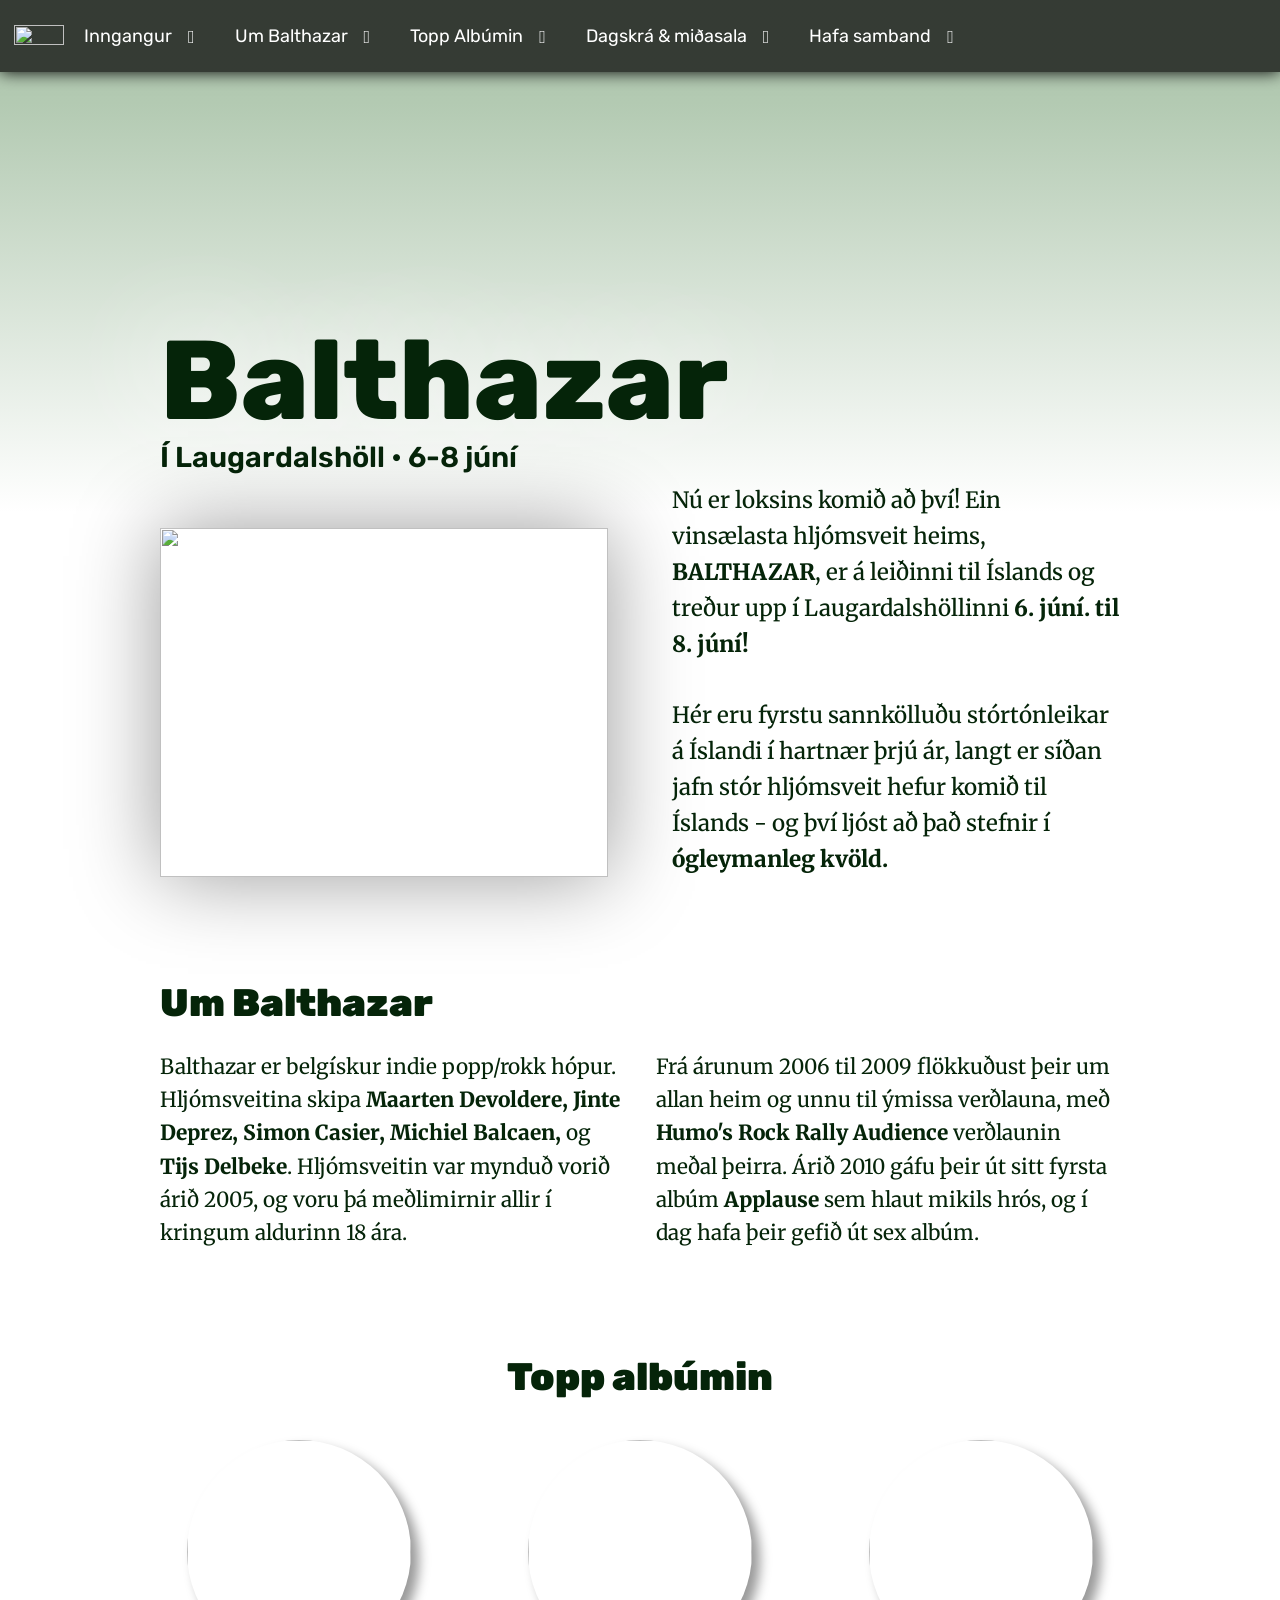
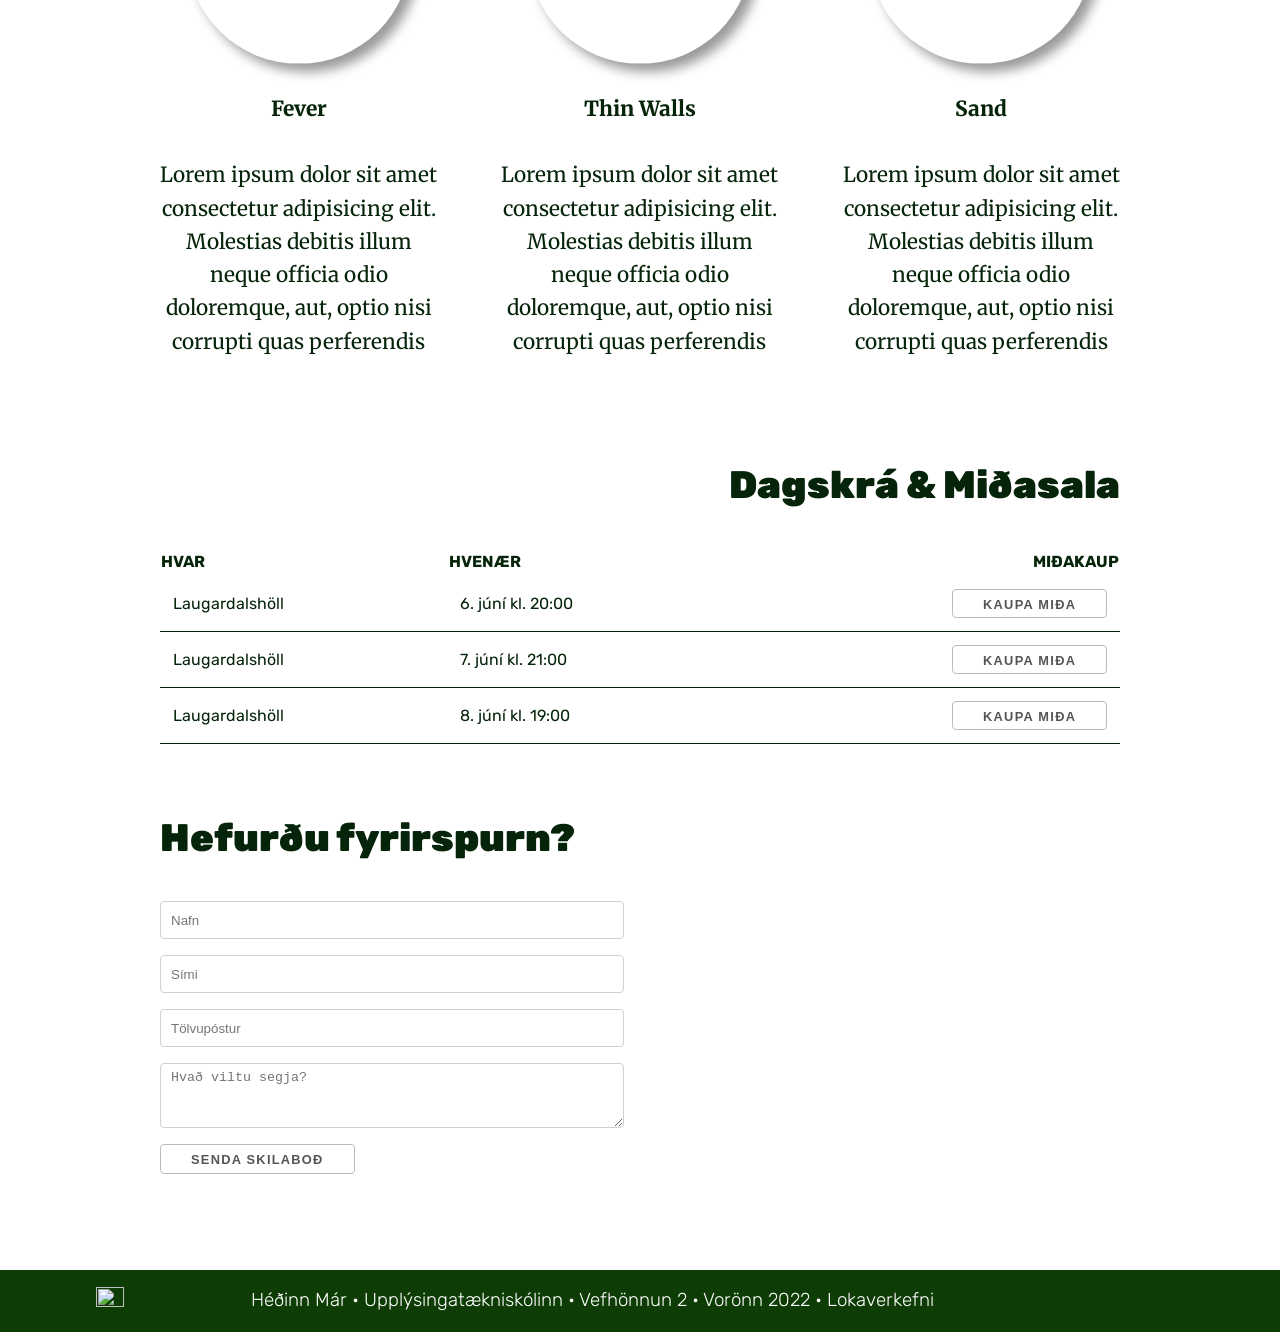
==== commit e01572d0: "d" ====
--- a/index.html
+++ b/index.html
@@ -12,17 +12,16 @@
     <link href="https://fonts.googleapis.com/css2?family=Merriweather:wght@300;400;700;900&family=Rubik:wght@300;400;500;600;700;800;900&display=swap" rel="stylesheet">    <link rel="stylesheet" href="styles.css">
     <link rel="stylesheet" href="icomoon.css">
     <link rel="stylesheet" href="animation.css">
-
-    <link rel="icon" type="image/svg" href="images/rwd-icon.svg">
+    <link rel="icon" type="image/svg" href="/images/rwd-icon.svg">
 </head>
-<body id="top">
+<body>
 
   <div class="nav-container">
     <input type="checkbox" class="menuinput" id="toggle">
     <label for="toggle" class="menubutton">&#9776;</label>
     <nav class="topnav">
         <ul class="topmenu">
-            <img width="50" src="images/logoMini.svg">
+            <img width="50" src="/images/logoMini.svg">
             <li><a href="#top">Inngangur</a><span class="icon-home"></span></li>
             <li><a href="#um">Um Balthazar</a><span class="icon-profile"></span></li>
             <li><a href="#albumin">Topp Albúmin</a><span class="icon-music"></span></li>
@@ -33,7 +32,7 @@
   </div>
 
   <div class="top-logo">
-    <img src="images/logo.png">
+    <img src="/images/logo.png">
   </div>
   
   <header id="top">
@@ -46,41 +45,41 @@
   <main>
     <section class="col-2 intro">
       <div class="intro-img">
-        <img src="images/tonleikar.jpg" alt="">
+        <img src="/images/tonleikar.jpg" alt="">
       </div>
       <div class="intro-text">
-        <p>Lorem ipsum dolor sit amet consectetur adipisicing elit. Quae velit sint assumenda quasi. Similique dicta vitae praesentium! Iusto maiores exercitationem facere placeat. Reprehenderit laudantium minima quibusdam laboriosam corporis accusamus similique!</p>
+        <p>Nú er loksins komið að því! Ein vinsælasta hljómsveit heims, <span class="bold">BALTHAZAR</span>, er á leiðinni til Íslands og treður upp í Laugardalshöllinni <span class="bold">6. júní. til 8. júní!</span><br><br>Hér eru fyrstu sannkölluðu stórtónleikar á Íslandi í hartnær þrjú ár, langt er síðan jafn stór hljómsveit hefur komið til Íslands - og því ljóst að það stefnir í <span class="bold">ógleymanleg kvöld.</span></p>
       </div>
     </section>
     <h2 id="um">Um Balthazar</h2>
     <section class="col-2 about">
       
       <div>
-        <p>Lorem ipsum dolor sit amet, consectetur adipisicing elit. Dolor eveniet explicabo odio repellat quaerat temporibus dolores. Delectus dolores ipsum esse velit, odio iste autem. Ut sequi a repellat cum quas!</p>
+        <p>Balthazar er belgískur indie popp/rokk hópur. Hljómsveitina skipa <span class="bold">Maarten Devoldere,</span> <span class="bold">Jinte Deprez,</span> <span class="bold">Simon Casier,</span> <span class="bold">Michiel Balcaen,</span> og <span class="bold">Tijs Delbeke</span>. Hljómsveitin var mynduð vorið árið 2005, og voru þá meðlimirnir allir í kringum aldurinn 18 ára.</p>
       </div>
       <div>
-        <p>Lorem ipsum dolor sit amet consectetur adipisicing elit. Asperiores sunt at quia tempora commodi a nostrum temporibus fuga, doloremque similique incidunt ducimus explicabo, eum amet. Eius fugiat alias exercitationem ullam!</p>
+        <p>Frá árunum 2006 til 2009 flökkuðust þeir um allan heim og unnu til ýmissa verðlauna, með <span class="bold">Humo's Rock Rally Audience</span> verðlaunin meðal þeirra. Árið 2010 gáfu þeir út sitt fyrsta albúm <span class="bold">Applause</span> sem hlaut mikils hrós, og í dag hafa þeir gefið út sex albúm.</p>
       </div>
     </section>
     <h2 id="albumin" class="center">Topp albúmin</h2>
     <section class="col-3">
       <div>
         <div class="album-container">
-          <img src="images/fever.jpg">
+          <img src="/images/fever.jpg">
         </div>
-        <p class="center">Lorem ipsum dolor sit amet consectetur adipisicing elit. Molestias debitis illum neque officia odio doloremque, aut, optio nisi corrupti quas perferendis</p>
+        <p class="center"><span class="bold">Fever</span><br><br>Lorem ipsum dolor sit amet consectetur adipisicing elit. Molestias debitis illum neque officia odio doloremque, aut, optio nisi corrupti quas perferendis</p>
       </div>
       <div>
         <div class="album-container">
-          <img src="images/thinwalls.jpg">
+          <img src="/images/thinwalls.jpg">
         </div>
-        <p class="center">Lorem ipsum dolor sit amet consectetur adipisicing elit. Molestias debitis illum neque officia odio doloremque, aut, optio nisi corrupti quas perferendis</p>
+        <p class="center"><span class="bold">Thin Walls</span><br><br>Lorem ipsum dolor sit amet consectetur adipisicing elit. Molestias debitis illum neque officia odio doloremque, aut, optio nisi corrupti quas perferendis</p>
       </div>
       <div>
         <div class="album-container">
-          <img src="images/sand.jpg">
+          <img src="/images/sand.jpg">
         </div>
-        <p class="center">Lorem ipsum dolor sit amet consectetur adipisicing elit. Molestias debitis illum neque officia odio doloremque, aut, optio nisi corrupti quas perferendis</p>
+        <p class="center"><span class="bold">Sand</span><br><br>Lorem ipsum dolor sit amet consectetur adipisicing elit. Molestias debitis illum neque officia odio doloremque, aut, optio nisi corrupti quas perferendis</p>
       </div>
     </section>
 
@@ -118,7 +117,7 @@
     <section class="container form-container col-2">
       <form action="" method="GET">
         <div>
-          <input type="text" name="name" id="name" required placeholder="Nafn" autofocus>
+          <input type="text" name="name" id="name" required placeholder="Nafn">
         </div>
         <div>
           <input type="tel" name="phone" id="phone" required placeholder="Sími" pattern="\d{3}(?:[\-\s]?)\d{4}" title="Vinsamlegast skráið aðeins 7 tölustafi">
@@ -138,10 +137,8 @@
     
   </main>
   <footer>
-    <img src="images/logo.png" alt="">
+    <img src="/images/logo.png" alt="">
     <h3>Héðinn Már • Upplýsingatækniskólinn • Vefhönnun 2 • Vorönn 2022 • Lokaverkefni</h3>
   </footer>
 </body>
-</html>
-
-
+</html>
--- a/styles.css
+++ b/styles.css
@@ -93,7 +93,7 @@
     box-shadow: 0 0 5em #00000065;
 }
 header{
-    background-image: linear-gradient(rgb(3 79 0 / 30%) 20%, rgb(255, 255, 255) 100%), url(images/banner.jpg);
+    background-image: linear-gradient(rgb(3 79 0 / 30%) 20%, rgb(255, 255, 255) 100%), url(/images/banner.jpg);
     height: 18em;
     background-size: contain;
     overflow: auto;
@@ -102,7 +102,9 @@
     justify-content: flex-end;
     padding: 0 1em 1em;
 }
-
+.bold{
+    font-weight: 800;
+}
 header h2{
     margin: -18px 0 0;
     font-size: 1.2em;
@@ -170,9 +172,6 @@
 thead{display:table-header-group}
 tr{display:table-row}
 td{text-align:left}
-.intro-text p{
-    font-size: 1.6em;
-}
 .intro{
     gap: 4em !important;
 }
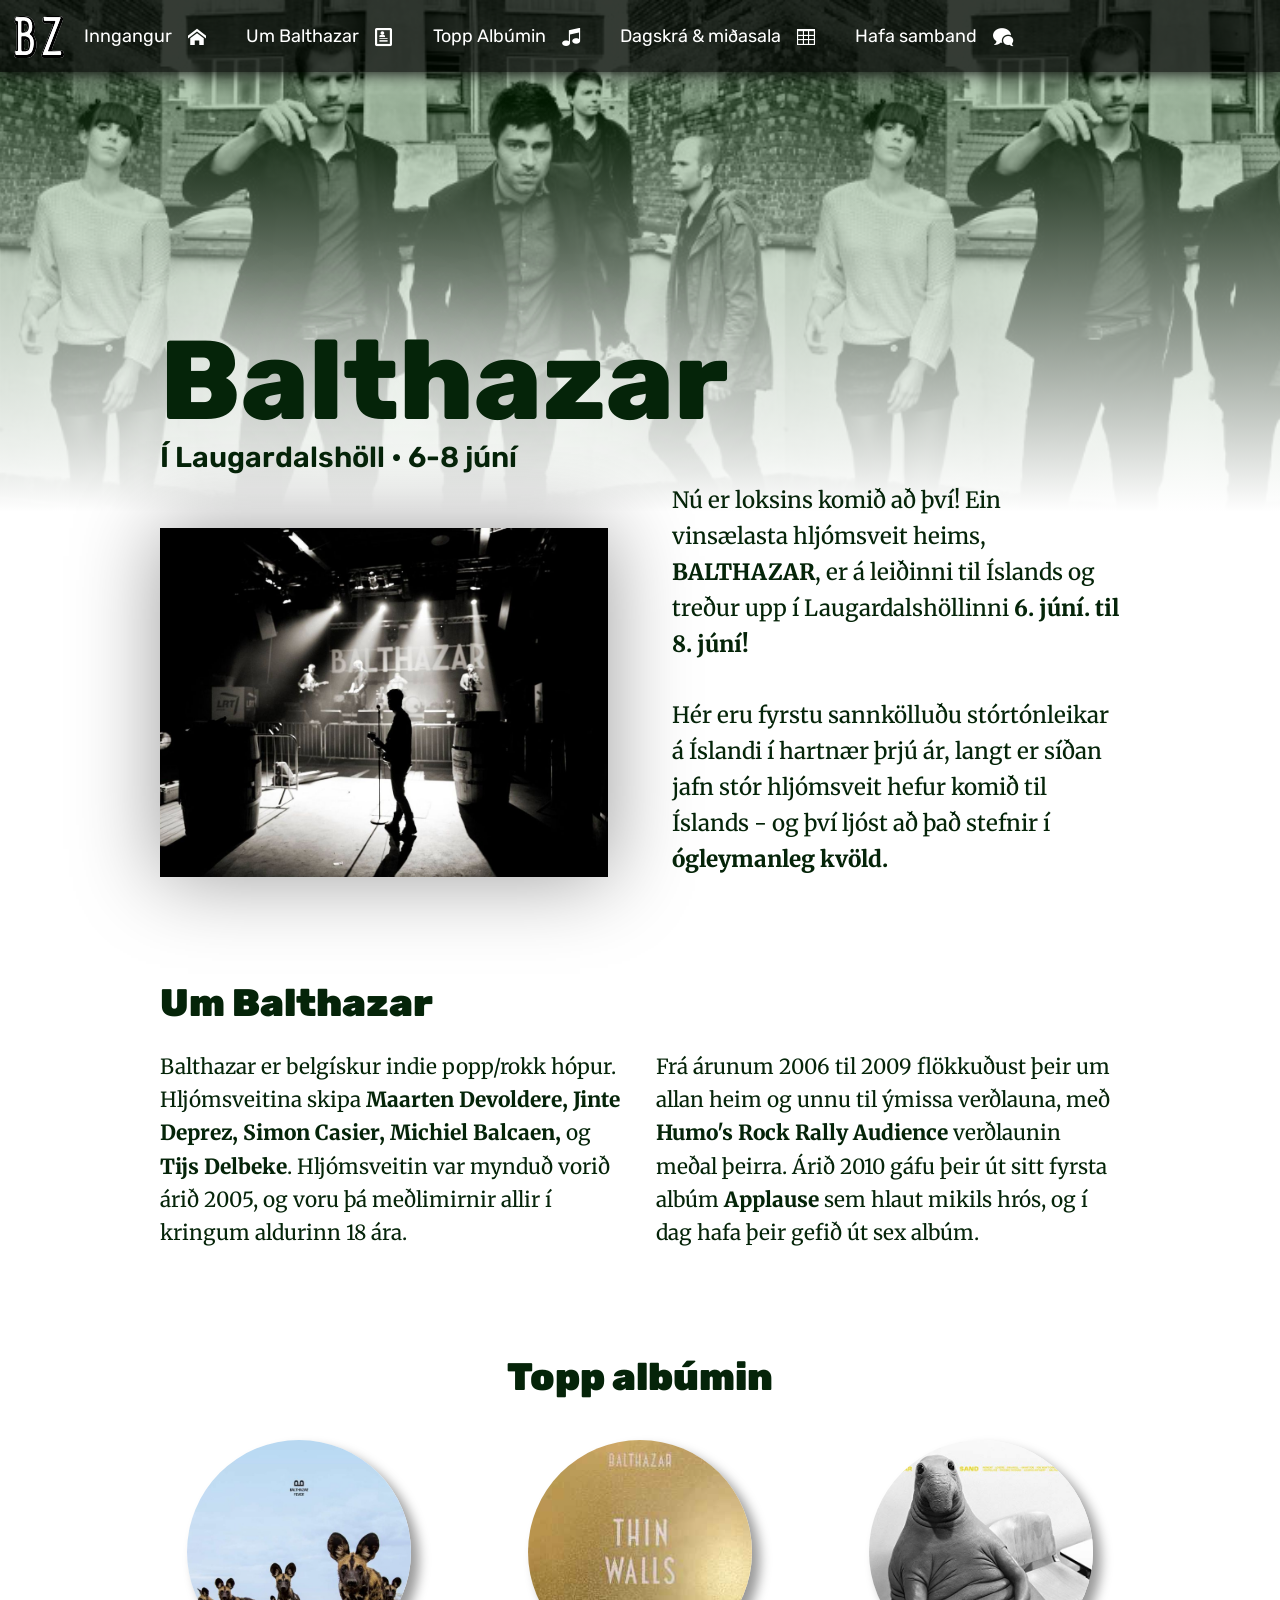
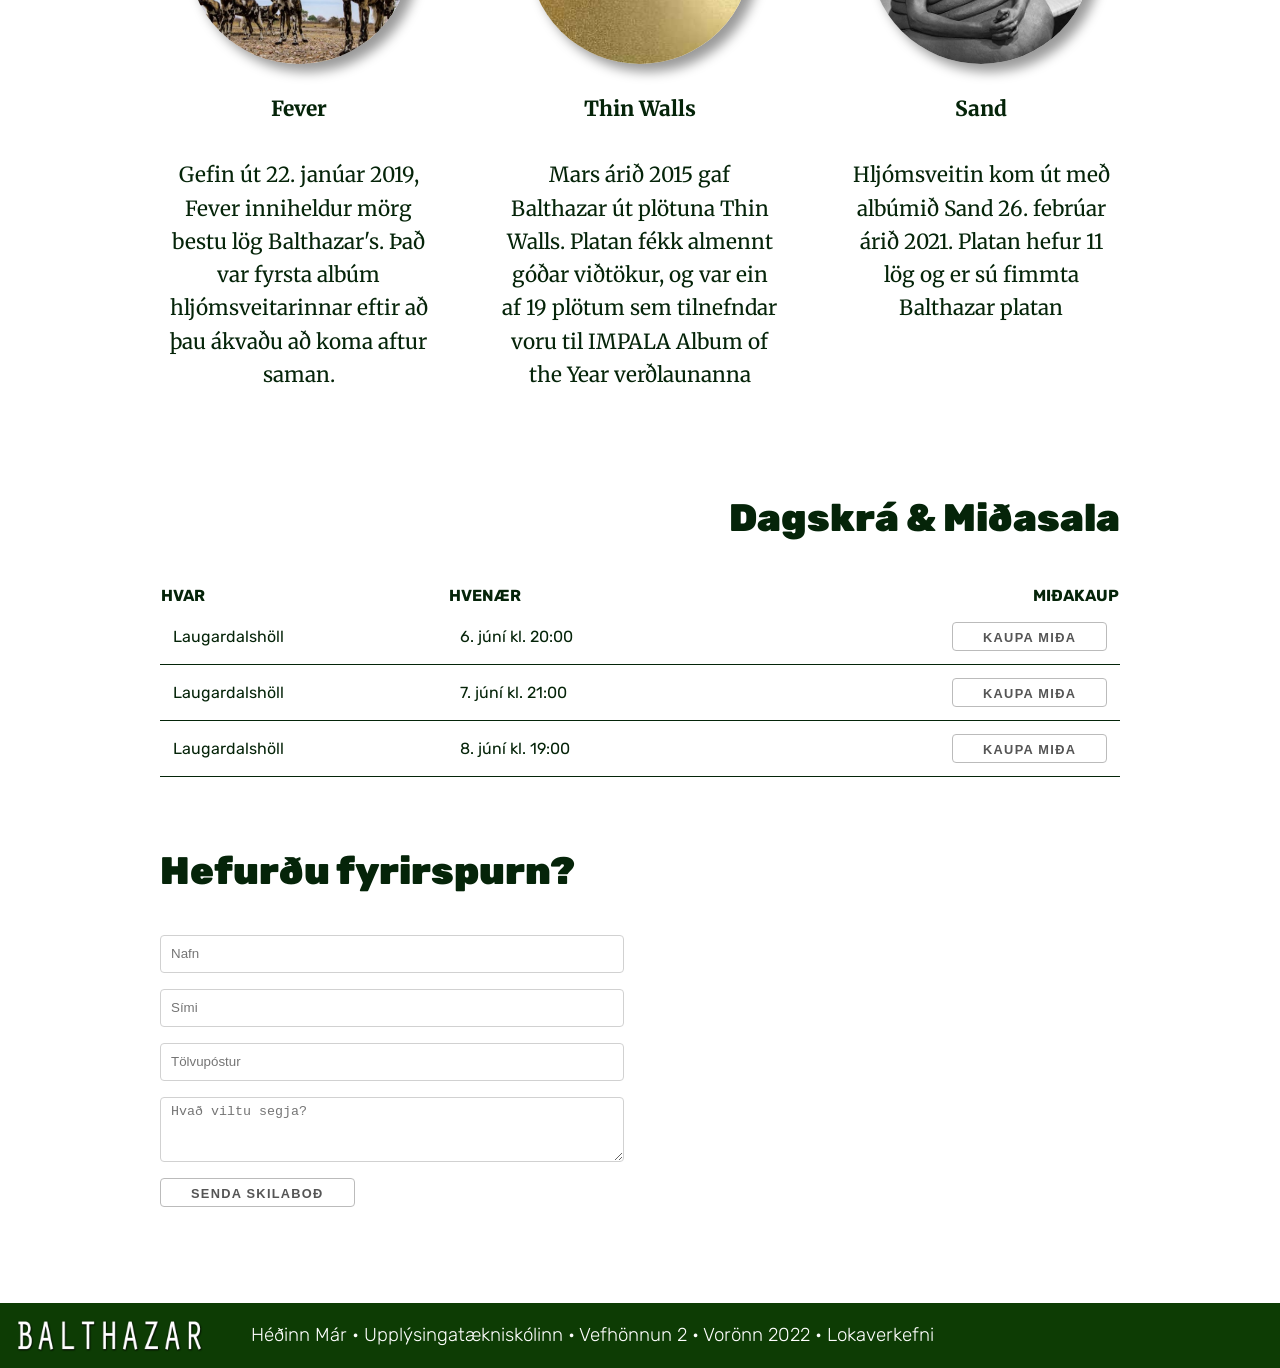
==== commit a505f150: "final" ====
--- a/index.html
+++ b/index.html
@@ -12,7 +12,7 @@
     <link href="https://fonts.googleapis.com/css2?family=Merriweather:wght@300;400;700;900&family=Rubik:wght@300;400;500;600;700;800;900&display=swap" rel="stylesheet">    <link rel="stylesheet" href="styles.css">
     <link rel="stylesheet" href="icomoon.css">
     <link rel="stylesheet" href="animation.css">
-    <link rel="icon" type="image/svg" href="/images/rwd-icon.svg">
+    <link rel="icon" type="image/svg" href="images/rwd-icon.svg">
 </head>
 <body>
 
@@ -21,7 +21,7 @@
     <label for="toggle" class="menubutton">&#9776;</label>
     <nav class="topnav">
         <ul class="topmenu">
-            <img width="50" src="/images/logoMini.svg">
+            <img width="50" src="images/logoMini.svg">
             <li><a href="#top">Inngangur</a><span class="icon-home"></span></li>
             <li><a href="#um">Um Balthazar</a><span class="icon-profile"></span></li>
             <li><a href="#albumin">Topp Albúmin</a><span class="icon-music"></span></li>
@@ -32,7 +32,7 @@
   </div>
 
   <div class="top-logo">
-    <img src="/images/logo.png">
+    <img src="images/logo.png">
   </div>
   
   <header id="top">
@@ -45,7 +45,7 @@
   <main>
     <section class="col-2 intro">
       <div class="intro-img">
-        <img src="/images/tonleikar.jpg" alt="">
+        <img src="images/tonleikar.jpg" alt="">
       </div>
       <div class="intro-text">
         <p>Nú er loksins komið að því! Ein vinsælasta hljómsveit heims, <span class="bold">BALTHAZAR</span>, er á leiðinni til Íslands og treður upp í Laugardalshöllinni <span class="bold">6. júní. til 8. júní!</span><br><br>Hér eru fyrstu sannkölluðu stórtónleikar á Íslandi í hartnær þrjú ár, langt er síðan jafn stór hljómsveit hefur komið til Íslands - og því ljóst að það stefnir í <span class="bold">ógleymanleg kvöld.</span></p>
@@ -65,21 +65,21 @@
     <section class="col-3">
       <div>
         <div class="album-container">
-          <img src="/images/fever.jpg">
+          <img src="images/fever.jpg">
         </div>
-        <p class="center"><span class="bold">Fever</span><br><br>Lorem ipsum dolor sit amet consectetur adipisicing elit. Molestias debitis illum neque officia odio doloremque, aut, optio nisi corrupti quas perferendis</p>
+        <p class="center"><span class="bold">Fever</span><br><br>Gefin út 22. janúar 2019, Fever inniheldur mörg bestu lög Balthazar's. Það var fyrsta albúm hljómsveitarinnar eftir að þau ákvaðu að koma aftur saman.</p>
       </div>
       <div>
         <div class="album-container">
-          <img src="/images/thinwalls.jpg">
+          <img src="images/thinwalls.jpg">
         </div>
-        <p class="center"><span class="bold">Thin Walls</span><br><br>Lorem ipsum dolor sit amet consectetur adipisicing elit. Molestias debitis illum neque officia odio doloremque, aut, optio nisi corrupti quas perferendis</p>
+        <p class="center"><span class="bold">Thin Walls</span><br><br>Mars árið 2015 gaf Balthazar út plötuna Thin Walls. Platan fékk almennt góðar viðtökur, og var ein af 19 plötum sem tilnefndar voru til IMPALA Album of the Year verðlaunanna</p>
       </div>
       <div>
         <div class="album-container">
-          <img src="/images/sand.jpg">
+          <img src="images/sand.jpg">
         </div>
-        <p class="center"><span class="bold">Sand</span><br><br>Lorem ipsum dolor sit amet consectetur adipisicing elit. Molestias debitis illum neque officia odio doloremque, aut, optio nisi corrupti quas perferendis</p>
+        <p class="center"><span class="bold">Sand</span><br><br>Hljómsveitin kom út með albúmið Sand 26. febrúar árið 2021. Platan hefur 11 lög og er sú fimmta Balthazar platan</p>
       </div>
     </section>
 
@@ -137,7 +137,7 @@
     
   </main>
   <footer>
-    <img src="/images/logo.png" alt="">
+    <img src="images/logo.png" alt="">
     <h3>Héðinn Már • Upplýsingatækniskólinn • Vefhönnun 2 • Vorönn 2022 • Lokaverkefni</h3>
   </footer>
 </body>
